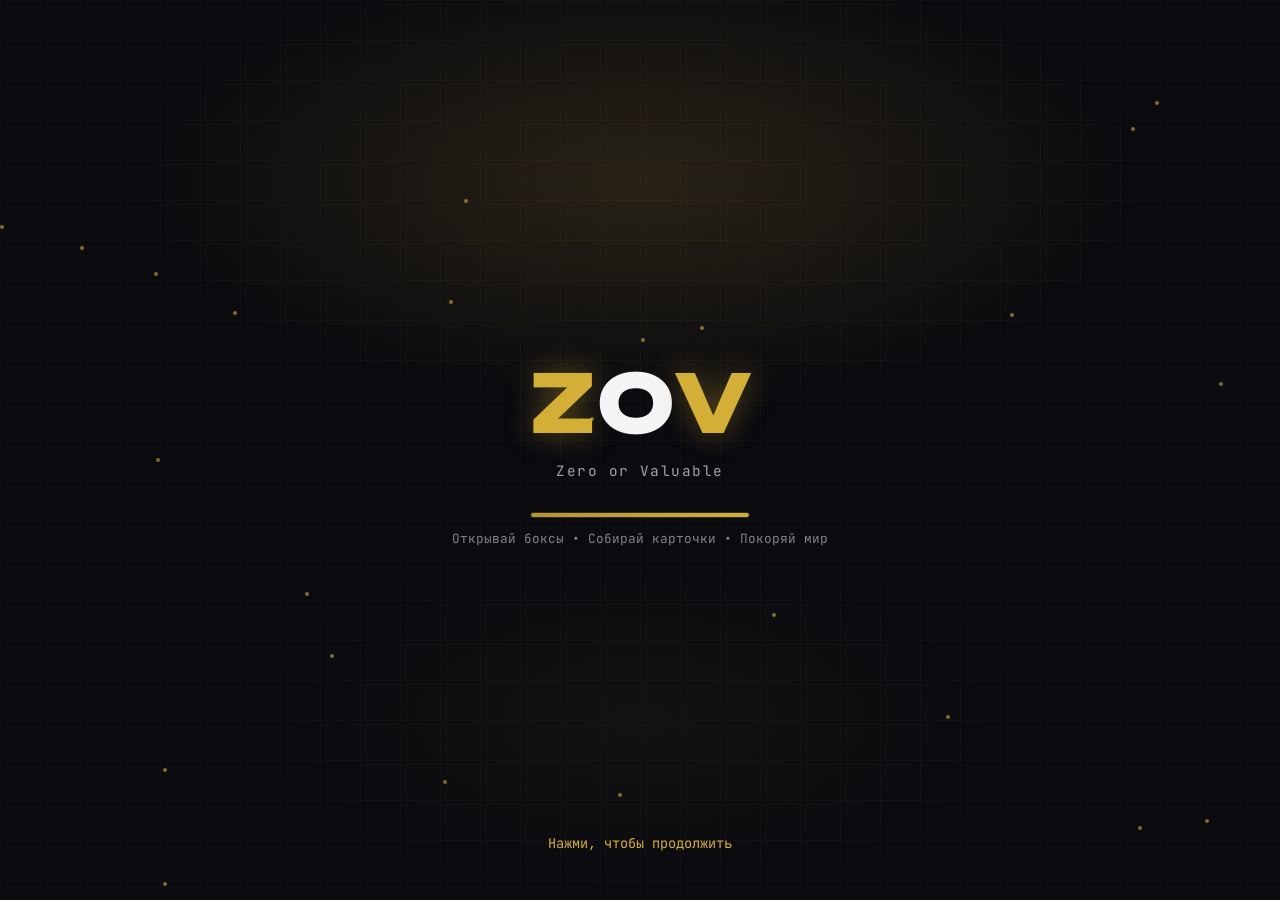
==== static/index.html @ 4488bad5 "Pack reveal scroll, card click fix, missions, Profile tab, i18n RU/EN Made-with: Cursor" ====
<!DOCTYPE html>
<html lang="ru">
<head>
  <meta charset="UTF-8">
  <meta name="viewport" content="width=device-width, initial-scale=1.0, maximum-scale=1.0, user-scalable=no">
  <meta http-equiv="Cache-Control" content="no-cache, no-store, must-revalidate">
  <meta http-equiv="Pragma" content="no-cache">
  <title>Zero or Valuable</title>
  <link rel="preconnect" href="https://fonts.googleapis.com">
  <link rel="preconnect" href="https://fonts.gstatic.com" crossorigin>
  <link href="https://fonts.googleapis.com/css2?family=Unbounded:wght@400;600;800&family=JetBrains+Mono:wght@400;600&display=swap" rel="stylesheet">
  <link rel="stylesheet" href="styles.css?v=38">
  <script src="https://telegram.org/js/telegram-web-app.js"></script>
</head>
<body>
  <div id="loader" class="loader loader--loading">
    <div class="loader-bg">
      <div class="loader-gradient"></div>
      <div class="loader-grid"></div>
      <div class="loader-particles" id="loaderParticles"></div>
    </div>
    <div class="loader-content">
      <div class="loader-logo">
        <span class="loader-logo-z">Z</span>
        <span class="loader-logo-o">O</span>
        <span class="loader-logo-v">V</span>
      </div>
      <p class="loader-tagline">Zero or Valuable</p>
      <div class="loader-bar-wrap">
        <div class="loader-bar" id="loaderBar"></div>
        <span class="loader-percent" id="loaderPercent">0%</span>
      </div>
      <p class="loader-hint" data-i18n="loader.hint">Открывай боксы • Собирай карточки • Покоряй мир</p>
    </div>
    <div class="loader-tap" id="loaderTap" data-i18n="loader.tap">Нажми, чтобы продолжить</div>
  </div>

  <div id="app" class="app hidden">
    <header class="header">
      <div class="header-brand" role="button" tabindex="0" aria-label="Логотип"><span class="brand-z">Z</span><span class="brand-ov">OV</span></div>
      <div class="header-wallet">
        <span class="header-wallet-icon"></span>
        <span id="coinCount" class="header-wallet-value">0</span>
      </div>
    </header>

    <main class="main">
      <section class="screen screen--clicker active" data-panel="clicker">
        <div class="screen-inner">
          <div class="game-card">
            <h1 class="game-card-title" data-i18n="clicker.title">Зарабатывай монеты</h1>
            <p class="game-card-desc" data-i18n="clicker.desc">Тапай по монете — тратится энергия. Копи на боксы и выбивай карточки.</p>
            <div class="game-card-area">
              <button type="button" class="tap-coin" id="coinBtn" aria-label="Тапнуть за монету">
                <span class="tap-coin-glow"></span>
                <span class="tap-coin-coin">
                  <span class="tap-coin-logo">Z</span>
                </span>
              </button>
            </div>
            <div class="game-card-bars">
              <div class="bar-wrap bar-energy">
                <span class="bar-label" data-i18n="clicker.energy">Энергия</span>
                <div class="bar-track"><div class="bar-fill" id="energyFill"></div></div>
                <span class="bar-value" id="energyText">20 / 20</span>
              </div>
              <div class="bar-wrap bar-level">
                <span class="bar-label"><span data-i18n="clicker.level">Уровень</span> <span id="levelNum">1</span></span>
                <div class="bar-track"><div class="bar-fill bar-fill--xp" id="levelFill"></div></div>
                <span class="bar-value" id="xpText">0 / 100 XP</span>
              </div>
            </div>
            <p class="game-card-hint" data-i18n="clicker.hint">+1 энергия в секунду · Прокачивай в разделе «Прокачка»</p>
          </div>
        </div>
      </section>

      <section class="screen screen--boxes" data-panel="boxes">
        <div class="screen-inner">
          <h1 class="screen-heading" data-i18n="boxes.title">Боксы</h1>
          <p class="screen-sub" data-i18n="boxes.sub">Открывай за монеты — внутри случайная локация из любой точки мира.</p>
          <div class="boxes-list">
            <button type="button" class="loot-box loot-box--bronze" id="boxBronze" data-cost="50" data-box="bronze">
              <span class="loot-box-visual"><span class="loot-box-cube loot-box-cube--bronze"></span></span>
              <span class="loot-box-text">
                <strong class="loot-box-name" data-i18n="boxes.bronze">Бронзовый</strong>
                <span class="loot-box-desc" data-i18n="boxes.bronzeDesc">1 карточка</span>
              </span>
              <span class="loot-box-price"><span class="loot-box-coin"></span> 50</span>
            </button>
            <button type="button" class="loot-box loot-box--silver" id="boxSilver" data-cost="200" data-box="silver">
              <span class="loot-box-visual"><span class="loot-box-cube loot-box-cube--silver"></span></span>
              <span class="loot-box-text">
                <strong class="loot-box-name" data-i18n="boxes.silver">Серебряный</strong>
                <span class="loot-box-desc" data-i18n="boxes.silverDesc">Лучший шанс на редкое</span>
              </span>
              <span class="loot-box-price"><span class="loot-box-coin"></span> 200</span>
            </button>
            <button type="button" class="loot-box loot-box--gold" id="boxGold" data-cost="500" data-box="gold">
              <span class="loot-box-visual"><span class="loot-box-cube loot-box-cube--gold"></span></span>
              <span class="loot-box-text">
                <strong class="loot-box-name" data-i18n="boxes.gold">Золотой</strong>
                <span class="loot-box-desc" data-i18n="boxes.goldDesc">Шанс на легенду</span>
              </span>
              <span class="loot-box-price"><span class="loot-box-coin"></span> 500</span>
            </button>
            <button type="button" class="loot-box loot-box--platinum" id="boxPlatinum" data-cost="1200" data-box="platinum">
              <span class="loot-box-visual"><span class="loot-box-cube loot-box-cube--platinum"></span></span>
              <span class="loot-box-text">
                <strong class="loot-box-name" data-i18n="boxes.platinum">Платиновый</strong>
                <span class="loot-box-desc" data-i18n="boxes.platinumDesc">Выше шанс легенды</span>
              </span>
              <span class="loot-box-price"><span class="loot-box-coin"></span> 1200</span>
            </button>
            <button type="button" class="loot-box loot-box--locked" id="boxSecret" data-cost="-1" data-box="secret" disabled title="Секретный ключ (промокод)">
              <span class="loot-box-visual"><span class="loot-box-cube loot-box-cube--locked"></span></span>
              <span class="loot-box-text">
                <strong class="loot-box-name" data-i18n="boxes.secret">Секретный</strong>
                <span class="loot-box-desc" data-i18n="boxes.secretDesc">Ключ из промокода</span>
              </span>
              <span class="loot-box-price loot-box-price--locked">1 ключ</span>
            </button>
          </div>
          <div class="progress-block packs-block">
            <h2 class="progress-block-title" data-i18n="boxes.packs">Паки</h2>
            <p class="progress-block-desc" data-i18n="boxes.packsDesc">Открыть несколько кейсов со скидкой.</p>
            <div class="packs-list">
              <div class="packs-row packs-row--bronze">
                <span class="packs-label">Бронза</span>
                <button type="button" class="pack-btn" data-pack="bronze-5">5 шт</button>
                <button type="button" class="pack-btn" data-pack="bronze-10">10 шт</button>
                <button type="button" class="pack-btn" data-pack="bronze-100">100 шт</button>
              </div>
              <div class="packs-row packs-row--silver">
                <span class="packs-label">Серебро</span>
                <button type="button" class="pack-btn" data-pack="silver-5">5 шт</button>
                <button type="button" class="pack-btn" data-pack="silver-10">10 шт</button>
                <button type="button" class="pack-btn" data-pack="silver-100">100 шт</button>
              </div>
              <div class="packs-row packs-row--gold">
                <span class="packs-label">Золото</span>
                <button type="button" class="pack-btn" data-pack="gold-5">5 шт</button>
                <button type="button" class="pack-btn" data-pack="gold-10">10 шт</button>
                <button type="button" class="pack-btn" data-pack="gold-100">100 шт</button>
              </div>
              <div class="packs-row packs-row--platinum">
                <span class="packs-label">Платина</span>
                <button type="button" class="pack-btn" data-pack="platinum-5">5 шт</button>
                <button type="button" class="pack-btn" data-pack="platinum-10">10 шт</button>
                <button type="button" class="pack-btn" data-pack="platinum-100">100 шт</button>
              </div>
            </div>
          </div>
        </div>
      </section>

      <section class="screen screen--cards" data-panel="cards">
        <div class="screen-inner">
          <h1 class="screen-heading" data-i18n="cards.title">Коллекция</h1>
          <p class="screen-sub" data-i18n="cards.sub">Карточки городов и сёл — от Нью-Йорка до деревни в Сенегале.</p>
          <div class="collection-bar">
            <span class="collection-count"><span data-i18n="cards.youHave">У тебя</span> <strong id="cardsCount">0</strong> <span data-i18n="cards.cardsWord">карточек</span></span>
          </div>
          <div class="cards-grid" id="cardsGrid"></div>
        </div>
      </section>

      <section class="screen screen--progress" data-panel="progress">
        <div class="screen-inner">
          <h1 class="screen-heading" data-i18n="progress.title">Прокачка</h1>
          <p class="screen-sub" data-i18n="progress.sub">Бусты за монеты и награды за коллекции.</p>
          <div class="progress-block">
            <h2 class="progress-block-title" data-i18n="progress.boosts">Бусты</h2>
            <div class="upgrades-list" id="upgradesList"></div>
          </div>
          <div class="progress-block" id="miningBlock"></div>
          <div class="progress-block">
            <h2 class="progress-block-title">Коллекции</h2>
            <p class="progress-block-desc">Собери карточки по условию — получи награду.</p>
            <div class="collections-list" id="collectionsList"></div>
          </div>
        </div>
      </section>

      <section class="screen screen--leaderboard" data-panel="leaderboard">
        <div class="screen-inner">
          <h1 class="screen-heading" data-i18n="leaderboard.title">Лидеры</h1>
          <div class="leaderboard-wrap">
            <div id="leaderboardList" class="leaderboard-list"></div>
            <div id="leaderboardMe" class="leaderboard-me hidden"></div>
          </div>
        </div>
      </section>

      <section class="screen screen--profile" data-panel="profile">
        <div class="screen-inner">
          <h1 class="screen-heading" data-i18n="profile.title">Профиль</h1>
          <div class="profile-block">
            <h2 class="progress-block-title" data-i18n="profile.language">Язык</h2>
            <div class="profile-lang-row">
              <button type="button" class="profile-lang-btn active" data-lang="ru" data-i18n="profile.langRu">Русский</button>
              <button type="button" class="profile-lang-btn" data-lang="en" data-i18n="profile.langEn">English</button>
            </div>
          </div>
          <div class="profile-block">
            <h2 class="progress-block-title" data-i18n="profile.settings">Настройки</h2>
            <p class="profile-hint" data-i18n="profile.tonHint">Подключение TON кошелька — скоро</p>
          </div>
        </div>
      </section>
    </main>

    <nav class="nav">
      <button type="button" class="nav-btn active" data-tab="clicker" onclick="if(window.zovTab)window.zovTab('clicker',this);"><span class="nav-btn-icon" aria-hidden="true"><svg viewBox="0 0 24 24" fill="none" stroke="currentColor" stroke-width="2" stroke-linecap="round"><path d="M5 3l14 9-6 2-4 6-4-17z"/></svg></span><span class="nav-btn-label" data-i18n="nav.clicker">Кликер</span></button>
      <button type="button" class="nav-btn" data-tab="boxes" onclick="if(window.zovTab)window.zovTab('boxes',this);"><span class="nav-btn-icon" aria-hidden="true"><svg viewBox="0 0 24 24" fill="none" stroke="currentColor" stroke-width="2"><path d="M21 8a2 2 0 00-1-1.73l-7-4a2 2 0 00-2 0l-7 4A2 2 0 003 8v8a2 2 0 001 1.73l7 4a2 2 0 002 0l7-4A2 2 0 0021 16z"/><path d="M3.3 7l8.7 5 8.7-5M12 22V12"/></svg></span><span class="nav-btn-label" data-i18n="nav.boxes">Боксы</span></button>
      <button type="button" class="nav-btn" data-tab="cards" onclick="if(window.zovTab)window.zovTab('cards',this);"><span class="nav-btn-icon" aria-hidden="true"><svg viewBox="0 0 24 24" fill="none" stroke="currentColor" stroke-width="2"><rect x="2" y="4" width="8" height="8" rx="1"/><rect x="14" y="4" width="8" height="8" rx="1"/><rect x="2" y="14" width="8" height="8" rx="1"/><rect x="14" y="14" width="8" height="8" rx="1"/></svg></span><span class="nav-btn-label" data-i18n="nav.cards">Карточки</span></button>
      <button type="button" class="nav-btn" data-tab="progress" onclick="if(window.zovTab)window.zovTab('progress',this);"><span class="nav-btn-icon" aria-hidden="true"><svg viewBox="0 0 24 24" fill="none" stroke="currentColor" stroke-width="2"><path d="M13 2L3 14h9l-1 8 10-12h-9l1-8z"/></svg></span><span class="nav-btn-label" data-i18n="nav.progress">Прокачка</span></button>
      <button type="button" class="nav-btn" data-tab="leaderboard" onclick="if(window.zovTab)window.zovTab('leaderboard',this);"><span class="nav-btn-icon" aria-hidden="true"><svg viewBox="0 0 24 24" fill="none" stroke="currentColor" stroke-width="2"><path d="M6 9H4.5a2.5 2.5 0 010-5H6M18 9h1.5a2.5 2.5 0 000-5H18"/><path d="M4 22h16"/><path d="M10 15v2c0 .5-.4.9-.9 1.1-1.2.4-2 1.5-2 3"/><path d="M14 15v2c0 .5.4.9.9 1.1 1.2.4 2 1.5 2 3"/><path d="M18 2H6v7a6 6 0 0012 0V2z"/></svg></span><span class="nav-btn-label" data-i18n="nav.leaderboard">Лидеры</span></button>
      <button type="button" class="nav-btn" data-tab="profile" onclick="if(window.zovTab)window.zovTab('profile',this);"><span class="nav-btn-icon" aria-hidden="true"><svg viewBox="0 0 24 24" fill="none" stroke="currentColor" stroke-width="2"><circle cx="12" cy="8" r="4"/><path d="M4 20c0-4 4-6 8-6s8 2 8 6"/></svg></span><span class="nav-btn-label" data-i18n="nav.profile">Профиль</span></button>
    </nav>
  </div>

  <!-- Секретное меню: ввод промокода (5 тапов по логотипу) -->
  <div id="secretCodeModal" class="modal secret-modal hidden">
    <div class="modal-backdrop"></div>
    <div class="modal-card-wrap secret-code-wrap">
      <h2 class="progress-block-title">Секретный код</h2>
      <input type="text" id="secretCodeInput" class="secret-code-input" placeholder="Введи код" maxlength="20" />
      <button type="button" id="secretCodeSubmit" class="upgrade-btn">Применить</button>
      <button type="button" id="secretCodeClose" class="modal-close" aria-label="Закрыть">×</button>
    </div>
  </div>

  <!-- CARD REVEAL MODAL -->
  <div id="cardModal" class="modal hidden">
    <div class="modal-backdrop"></div>
    <div class="modal-reveal-flash" id="modalRevealFlash"></div>
    <div class="modal-reveal-label" id="modalRevealLabel"></div>
    <div class="modal-reveal-particles" id="modalRevealParticles"></div>
    <div class="modal-card-wrap" id="modalCardWrap">
      <div class="modal-card nft-card" id="modalCardContent">
        <div class="nft-card-image-wrap">
          <img id="modalCardImage" class="nft-card-image" src="" alt="" />
          <div class="nft-card-overlay"></div>
        </div>
        <div class="nft-card-inner">
          <div class="nft-card-type" id="modalCardType">ГОРОД</div>
          <div class="nft-card-name" id="modalCardName">—</div>
          <div class="nft-card-country" id="modalCardCountry">—</div>
          <div class="nft-card-rarity" id="modalCardRarity">—</div>
        </div>
      </div>
      <button type="button" class="modal-close" id="modalClose" aria-label="Закрыть">×</button>
    </div>
  </div>

  <!-- PACK REVEAL — вне app, поверх всего -->
  <div id="packRevealModal" class="modal pack-reveal-modal hidden">
    <div class="modal-backdrop pack-reveal-backdrop"></div>
    <div class="pack-reveal-wrap">
      <div class="pack-reveal-loading hidden" id="packRevealLoading">
        <div class="pack-reveal-spinner"></div>
        <p class="pack-reveal-loading-text" data-i18n="packReveal.loading">Открываем паки...</p>
      </div>
      <div class="pack-reveal-cards" id="packRevealCards"></div>
      <p class="pack-reveal-hint" data-i18n="packReveal.hint">Нажми — открыть все · Ещё раз — закрыть</p>
    </div>
  </div>

  <script>
    (function(){
      window.ZOV_API_BASE = '__ZOV_API_BASE__';
      try { var p = new URLSearchParams(location.search); if (p.get('api')) window.ZOV_API_BASE = p.get('api').replace(/\/$/, ''); } catch(e){}
      var loader = document.getElementById('loader');
      var app = document.getElementById('app');
      var bar = document.getElementById('loaderBar');
      var pct = document.getElementById('loaderPercent');
      var tap = document.getElementById('loaderTap');
      var ready = false;
      function setProgress(n) {
        if (bar) bar.style.width = n + '%';
        if (pct) pct.textContent = Math.round(n) + '%';
      }
      function showGame() {
        if (!loader || !app) return;
        loader.remove();
        app.classList.remove('hidden');
        document.dispatchEvent(new CustomEvent('zov-ready'));
      }
      function onReady() {
        if (ready) return;
        ready = true;
        loader.classList.remove('loader--loading');
        loader.classList.add('loader--ready');
        setProgress(100);
        if (loader) loader.onclick = function() { showGame(); };
        if (tap) tap.onclick = function(e) { e.stopPropagation(); showGame(); };
      }
      var done = 0, need = 2;
      function check() {
        done++;
        setProgress(Math.min(90, (done / need) * 100));
        if (done >= need) setTimeout(onReady, 200);
      }
      if (document.readyState === 'complete') check();
      else window.addEventListener('load', check);
      if (document.fonts && document.fonts.ready) {
        document.fonts.ready.then(check).catch(check);
      } else { check(); }
      setTimeout(function() { if (!ready) onReady(); }, 4000);
    })();
  </script>
  <script src="i18n.js?v=1"></script>
  <script src="data.js?v=1"></script>
  <script src="app.js?v=29"></script>
</body>
</html>
---- static/styles.css ----
/* ═══════════════════════════════════════════════════════════
   ZERO OR VALUABLE — Premium Mini-App Styles
   ═══════════════════════════════════════════════════════════ */

:root {
  --bg-deep: #0a0a0f;
  --bg-card: #12121a;
  --bg-elevated: #1a1a26;
  --accent-gold: #d4af37;
  --accent-gold-dim: #b8942e;
  --accent-glow: rgba(212, 175, 55, 0.4);
  --accent-silver: #c0c0c0;
  --accent-bronze: #cd7f32;
  --text-primary: #f5f5f7;
  --text-secondary: #a1a1aa;
  --border-subtle: rgba(255, 255, 255, 0.08);
  --font-display: 'Unbounded', sans-serif;
  --font-mono: 'JetBrains Mono', monospace;
  --radius: 16px;
  --radius-sm: 10px;
  --shadow-glow: 0 0 40px var(--accent-glow);
  --transition: 0.3s cubic-bezier(0.4, 0, 0.2, 1);
}

* {
  box-sizing: border-box;
  margin: 0;
  padding: 0;
}

html, body {
  height: 100%;
  overflow-x: hidden;
  font-family: var(--font-mono);
  background: var(--bg-deep);
  color: var(--text-primary);
  -webkit-tap-highlight-color: transparent;
  user-select: none;
  -webkit-user-select: none;
}

.hidden { display: none !important; }

/* ═══════════════════════════════════════
   LOADING SCREEN
   ═══════════════════════════════════════ */

.loader {
  position: fixed;
  inset: 0;
  z-index: 1000;
  display: flex;
  flex-direction: column;
  align-items: center;
  justify-content: center;
  background: var(--bg-deep);
  transition: opacity 0.6s ease, visibility 0.6s ease;
}

.loader.hidden {
  display: none !important;
  pointer-events: none;
}

.loader-bg {
  position: absolute;
  inset: 0;
  overflow: hidden;
}

.loader-gradient {
  position: absolute;
  inset: 0;
  background: radial-gradient(ellipse 80% 50% at 50% 20%, rgba(212, 175, 55, 0.15) 0%, transparent 50%),
              radial-gradient(ellipse 60% 40% at 50% 80%, rgba(100, 80, 40, 0.1) 0%, transparent 50%);
  animation: gradientPulse 3s ease-in-out infinite;
}

@keyframes gradientPulse {
  0%, 100% { opacity: 1; }
  50% { opacity: 0.7; }
}

.loader-grid {
  position: absolute;
  inset: 0;
  background-image:
    linear-gradient(rgba(212, 175, 55, 0.03) 1px, transparent 1px),
    linear-gradient(90deg, rgba(212, 175, 55, 0.03) 1px, transparent 1px);
  background-size: 40px 40px;
  animation: gridMove 20s linear infinite;
}

@keyframes gridMove {
  0% { transform: translate(0, 0); }
  100% { transform: translate(40px, 40px); }
}

.loader-particles {
  position: absolute;
  inset: 0;
  pointer-events: none;
}

.loader-particle {
  position: absolute;
  width: 4px;
  height: 4px;
  background: var(--accent-gold);
  border-radius: 50%;
  opacity: 0.6;
  animation: particleFloat 4s ease-in-out infinite;
}

@keyframes particleFloat {
  0%, 100% { transform: translate(0, 0) scale(1); opacity: 0.6; }
  50% { transform: translate(20px, -30px) scale(1.2); opacity: 0.3; }
}

.loader-content {
  position: relative;
  z-index: 2;
  text-align: center;
  padding: 24px;
}

.loader-logo {
  font-family: var(--font-display);
  font-size: clamp(3rem, 12vw, 5rem);
  font-weight: 800;
  letter-spacing: -0.02em;
  margin-bottom: 8px;
  display: flex;
  align-items: center;
  justify-content: center;
  gap: 2px;
}

.loader-logo-z {
  color: var(--accent-gold);
  text-shadow: 0 0 30px var(--accent-glow);
  animation: letterPulse 1.5s ease-in-out infinite;
}

.loader-logo-o {
  color: var(--text-primary);
  animation: letterPulse 1.5s ease-in-out 0.2s infinite;
}

.loader-logo-v {
  color: var(--accent-gold);
  text-shadow: 0 0 30px var(--accent-glow);
  animation: letterPulse 1.5s ease-in-out 0.4s infinite;
}

@keyframes letterPulse {
  0%, 100% { transform: scale(1); opacity: 1; }
  50% { transform: scale(1.05); opacity: 0.9; }
}

.loader-tagline {
  font-size: 0.9rem;
  color: var(--text-secondary);
  margin-bottom: 32px;
  letter-spacing: 0.1em;
}

.loader-bar-wrap {
  width: 220px;
  height: 6px;
  background: var(--bg-elevated);
  border-radius: 6px;
  margin: 0 auto 12px;
  overflow: hidden;
  border: 1px solid var(--border-subtle);
}

.loader-bar {
  height: 100%;
  width: 0%;
  background: linear-gradient(90deg, var(--accent-gold-dim), var(--accent-gold));
  border-radius: 6px;
  transition: width 0.15s ease;
}

.loader-percent {
  font-size: 0.75rem;
  color: var(--text-secondary);
  display: block;
  margin-bottom: 24px;
}

.loader-hint {
  font-size: 0.8rem;
  color: var(--text-secondary);
  opacity: 0.8;
}

.loader--loading .loader-tap {
  opacity: 0;
  visibility: hidden;
  pointer-events: none;
}
.loader--ready .loader-tap {
  opacity: 1;
  visibility: visible;
  pointer-events: auto;
  cursor: pointer;
}
.loader-tap {
  position: absolute;
  bottom: 48px;
  left: 50%;
  transform: translateX(-50%);
  font-size: 0.85rem;
  color: var(--accent-gold);
  animation: tapBlink 1.5s ease-in-out infinite;
  transition: opacity 0.3s ease, visibility 0.3s ease;
}
.loader--loading {
  pointer-events: none;
}
.loader--ready {
  pointer-events: auto;
}

@keyframes tapBlink {
  0%, 100% { opacity: 1; }
  50% { opacity: 0.4; }
}

/* ═══════════════════════════════════════
   MAIN APP — полная переделка
   ═══════════════════════════════════════ */

.app {
  min-height: 100vh;
  min-height: 100dvh;
  height: 100vh;
  height: 100dvh;
  padding-bottom: 72px;
  display: flex;
  flex-direction: column;
  overflow: hidden;
  background: linear-gradient(180deg, #0f0f14 0%, #16161d 50%, #0d0d12 100%);
}
.app {
  padding-bottom: max(72px, calc(72px + env(safe-area-inset-bottom)));
}

/* —— Header —— */
.header {
  display: flex;
  align-items: center;
  justify-content: space-between;
  padding: 14px 20px;
  padding-top: max(14px, env(safe-area-inset-top));
  padding-left: max(20px, env(safe-area-inset-left));
  padding-right: max(20px, env(safe-area-inset-right));
  background: rgba(18, 18, 24, 0.85);
  backdrop-filter: blur(12px);
  border-bottom: 1px solid rgba(255,255,255,0.06);
  position: sticky;
  top: 0;
  z-index: 100;
}
.header-brand {
  font-family: var(--font-display);
  font-size: 1.4rem;
  font-weight: 800;
  letter-spacing: -0.02em;
  cursor: pointer;
  padding: 4px 8px;
  border-radius: 8px;
  -webkit-tap-highlight-color: transparent;
}
.header-brand:hover,
.header-brand:active { opacity: 1; }
.brand-z { color: var(--accent-gold); }
.brand-ov { color: #fff; }
.header-wallet {
  display: flex;
  align-items: center;
  gap: 8px;
  padding: 10px 16px;
  background: linear-gradient(135deg, rgba(212,175,55,0.2), rgba(180,148,46,0.1));
  border: 1px solid rgba(212,175,55,0.35);
  border-radius: 999px;
}
.header-wallet-icon {
  width: 22px;
  height: 22px;
  border-radius: 50%;
  background: linear-gradient(145deg, #e8c547, #d4af37);
  border: 2px solid #b8942e;
  display: flex;
  align-items: center;
  justify-content: center;
  position: relative;
  font-family: var(--font-display);
  font-size: 0.7rem;
  font-weight: 800;
  color: rgba(0,0,0,0.4);
}
.header-wallet-icon::before {
  content: 'Z';
  line-height: 1;
}
.header-wallet-value {
  font-weight: 700;
  font-size: 1.05rem;
  color: #fff;
}

/* —— Main / Screens —— */
.main {
  flex: 1;
  min-height: 0;
  padding: 20px 16px 24px;
  max-width: 420px;
  margin: 0 auto;
  width: 100%;
  overflow-y: auto;
  overflow-x: hidden;
  -webkit-overflow-scrolling: touch;
  touch-action: pan-y;
}
[data-panel] { display: none; }
[data-panel].active { display: block; }

.screen-inner {
  animation: screenIn 0.35s ease;
}
@keyframes screenIn {
  from { opacity: 0; transform: translateY(8px); }
  to { opacity: 1; transform: translateY(0); }
}
.screen-heading {
  font-family: var(--font-display);
  font-size: 1.35rem;
  font-weight: 700;
  color: #fff;
  margin-bottom: 6px;
}
.screen-sub {
  font-size: 0.88rem;
  color: var(--text-secondary);
  margin-bottom: 24px;
  line-height: 1.4;
}

/* —— Кликер (игровая карточка) —— */
.screen--clicker .screen-inner {
  display: flex;
  flex-direction: column;
  align-items: center;
}
.game-card {
  width: 100%;
  max-width: 340px;
  padding: 28px 24px;
  background: linear-gradient(165deg, rgba(28,28,36,0.95) 0%, rgba(20,20,28,0.98) 100%);
  border: 1px solid rgba(255,255,255,0.08);
  border-radius: 24px;
  box-shadow: 0 20px 50px rgba(0,0,0,0.4), 0 0 0 1px rgba(212,175,55,0.08);
}
.game-card-title {
  font-family: var(--font-display);
  font-size: 1.2rem;
  font-weight: 700;
  color: #fff;
  text-align: center;
  margin-bottom: 8px;
}
.game-card-desc {
  font-size: 0.85rem;
  color: var(--text-secondary);
  text-align: center;
  margin-bottom: 28px;
  line-height: 1.45;
}
.game-card-area {
  display: flex;
  justify-content: center;
  align-items: center;
  margin-bottom: 20px;
  padding: 16px 0;
  position: relative;
}
@media (max-width: 480px) {
  .game-card-area { padding: 24px 0; margin-bottom: 24px; }
}
.tap-coin {
  width: min(260px, 60vw);
  height: min(260px, 60vw);
  min-width: 200px;
  min-height: 200px;
  border: none;
  border-radius: 50%;
  background: transparent;
  cursor: pointer;
  position: relative;
  display: flex;
  align-items: center;
  justify-content: center;
  transition: transform 0.12s ease;
  -webkit-tap-highlight-color: transparent;
  touch-action: manipulation;
}
@media (max-width: 480px) {
  .tap-coin {
    width: min(280px, 65vw);
    height: min(280px, 65vw);
    min-width: 220px;
    min-height: 220px;
  }
}
.tap-coin:active {
  transform: scale(0.96);
}
.tap-coin-glow {
  position: absolute;
  inset: -8px;
  border-radius: 50%;
  background: radial-gradient(circle, rgba(212,175,55,0.12) 0%, transparent 60%);
  pointer-events: none;
}
.tap-coin:active .tap-coin-glow {
  animation: tapGlow 0.25s ease-out;
}
@keyframes tapGlow {
  0% { opacity: 0.8; transform: scale(0.97); }
  100% { opacity: 0.12; transform: scale(1.03); }
}
.tap-coin-coin {
  width: 90%;
  height: 90%;
  max-width: 200px;
  max-height: 200px;
  border-radius: 50%;
  position: relative;
  z-index: 1;
  background: 
    linear-gradient(120deg, rgba(255,255,255,0.4) 0%, transparent 40%, transparent 60%, rgba(0,0,0,0.15) 100%),
    radial-gradient(ellipse 80% 70% at 50% 50%, #ffec8b 0%, #f0d050 25%, #d4af37 50%, #a67c00 85%, #6b4a00 100%);
  box-shadow:
    inset 0 3px 8px rgba(255,255,255,0.5),
    inset 0 -2px 6px rgba(0,0,0,0.2),
    0 0 0 6px #5c3d00,
    0 10px 24px rgba(0,0,0,0.45);
  display: flex;
  align-items: center;
  justify-content: center;
}
.tap-coin-coin::before {
  content: '';
  position: absolute;
  inset: 10px;
  border-radius: 50%;
  background: radial-gradient(circle at 35% 30%, rgba(255,255,255,0.35) 0%, transparent 45%);
  pointer-events: none;
}
.tap-coin-logo {
  font-family: var(--font-display);
  font-size: clamp(2.8rem, 7vw, 3.6rem);
  font-weight: 900;
  color: #0f0c05;
  text-shadow: 
    0 1px 0 rgba(255,255,255,0.2),
    0 2px 4px rgba(0,0,0,0.5);
  letter-spacing: -0.05em;
  line-height: 1;
  position: relative;
  z-index: 2;
}
.tap-coin-plus-floating {
  position: absolute;
  font-size: 1.15rem;
  font-weight: 700;
  color: var(--accent-gold);
  pointer-events: none;
  z-index: 10;
  animation: plusFloat 0.7s ease-out forwards;
}
@keyframes plusFloat {
  0% { opacity: 1; transform: translate(-50%, -50%) scale(1); }
  100% { opacity: 0; transform: translate(-50%, -50%) translateY(-24px) scale(1.15); }
}
.game-card-bars {
  width: 100%;
  margin-bottom: 14px;
}
.bar-wrap {
  display: flex;
  align-items: center;
  gap: 10px;
  margin-bottom: 10px;
}
.bar-wrap:last-child { margin-bottom: 0; }
.bar-label { font-size: 0.8rem; color: var(--text-secondary); min-width: 90px; }
.bar-label #levelNum { color: var(--accent-gold); font-weight: 700; }
.bar-track {
  flex: 1;
  height: 10px;
  background: rgba(0,0,0,0.35);
  border-radius: 6px;
  overflow: hidden;
}
.bar-fill {
  height: 100%;
  border-radius: 6px;
  background: linear-gradient(90deg, #3b82f6, #60a5fa);
  width: 100%;
  transition: width 0.25s ease;
}
.bar-fill--xp {
  background: linear-gradient(90deg, var(--accent-gold-dim), var(--accent-gold));
}
.bar-value { font-size: 0.75rem; color: var(--text-secondary); min-width: 52px; text-align: right; }
.game-card-hint {
  text-align: center;
  font-size: 0.8rem;
  color: var(--text-secondary);
  opacity: 0.85;
}

/* —— Боксы —— */
.boxes-list {
  display: flex;
  flex-direction: column;
  gap: 14px;
}
.loot-box {
  display: flex;
  align-items: center;
  gap: 18px;
  padding: 20px 20px;
  background: rgba(24,24,32,0.9);
  border: 1px solid rgba(255,255,255,0.08);
  border-radius: 18px;
  cursor: pointer;
  transition: transform 0.12s ease, background 0.15s ease, box-shadow 0.2s ease;
  text-align: left;
  width: 100%;
  min-height: 56px;
}
.loot-box:hover:not(:disabled) {
  transform: translateY(-2px);
  box-shadow: 0 12px 32px rgba(0,0,0,0.35);
}
.loot-box:active:not(:disabled),
.loot-box.pressed {
  transform: translateY(0) scale(0.94);
  background: rgba(212,175,55,0.2);
  box-shadow: inset 0 0 0 2px rgba(212,175,55,0.5);
}
.loot-box:disabled {
  opacity: 0.5;
  cursor: not-allowed;
}
.loot-box--bronze { border-left: 4px solid #c9954a; }
.loot-box--bronze:hover:not(:disabled) { box-shadow: 0 12px 28px rgba(201,140,60,0.15); }
.loot-box--silver { border-left: 4px solid #b8b8b8; }
.loot-box--silver:hover:not(:disabled) { box-shadow: 0 12px 28px rgba(180,180,180,0.12); }
.loot-box--gold { border-left: 4px solid var(--accent-gold); }
.loot-box--gold:hover:not(:disabled) { box-shadow: 0 12px 32px rgba(212,175,55,0.2); }
.loot-box--platinum { border-left: 4px solid #a0aec0; }
.loot-box--platinum:hover:not(:disabled) { box-shadow: 0 12px 28px rgba(160,174,192,0.2); }
.loot-box--platinum .loot-box-visual { background: rgba(160,174,192,0.2); }
.loot-box--locked { border-left: 4px solid #4a5568; opacity: 0.85; }
.loot-box--locked .loot-box-desc { color: #718096; }
.loot-box-price--locked { color: #718096; font-size: 0.9rem; }
.loot-box-cube--platinum {
  background: linear-gradient(145deg, #c8d4e0, #8899a8);
  border: 1.5px solid #90a0b0;
  box-shadow: inset 0 2px 0 rgba(255,255,255,0.3), 0 6px 14px rgba(160,174,192,0.25);
}
.loot-box-cube--platinum::before { background: rgba(255,255,255,0.5); }
.loot-box-cube--locked {
  background: linear-gradient(145deg, #4a5568, #2d3748);
  border: 1.5px solid #4a5568;
}
.loot-box-cube--locked::before { background: rgba(255,255,255,0.15); }
.loot-box-visual {
  width: 52px;
  height: 52px;
  display: flex;
  align-items: center;
  justify-content: center;
  flex-shrink: 0;
  border-radius: 14px;
}
.loot-box--bronze .loot-box-visual { background: rgba(201,140,60,0.2); }
.loot-box--silver .loot-box-visual { background: rgba(180,180,180,0.15); }
.loot-box--gold .loot-box-visual { background: rgba(212,175,55,0.2); }
.loot-box-cube {
  width: 34px;
  height: 30px;
  border-radius: 6px;
  position: relative;
  display: block;
  box-shadow: inset 0 2px 0 rgba(255,255,255,0.15), 0 6px 12px rgba(0,0,0,0.25);
}
.loot-box-cube::before {
  content: '';
  position: absolute;
  top: 5px;
  left: 6px;
  right: 6px;
  height: 3px;
  border-radius: 2px;
}
.loot-box-cube--bronze {
  background: linear-gradient(145deg, #d4a855, #9a6b1a);
  border: 1.5px solid #a67c32;
}
.loot-box-cube--bronze::before { background: rgba(255,255,255,0.3); }
.loot-box-cube--silver {
  background: linear-gradient(145deg, #e0e0e0, #a0a0a0);
  border: 1.5px solid #909090;
}
.loot-box-cube--silver::before { background: rgba(255,255,255,0.45); }
.loot-box-cube--gold {
  background: linear-gradient(145deg, #e8c547, #c9a227);
  border: 1.5px solid #b8942e;
  box-shadow: inset 0 2px 0 rgba(255,255,255,0.28), 0 6px 16px rgba(212,175,55,0.2);
}
.loot-box-cube--gold::before { background: rgba(255,255,255,0.45); }
.loot-box-text {
  flex: 1;
  display: flex;
  flex-direction: column;
  gap: 2px;
}
.loot-box-name { font-size: 1.05rem; color: #fff; display: block; }
.loot-box-desc { font-size: 0.8rem; color: var(--text-secondary); }
.loot-box-price {
  font-weight: 700;
  font-size: 1rem;
  color: var(--accent-gold);
  display: flex;
  align-items: center;
  gap: 6px;
}
.loot-box-coin {
  width: 18px;
  height: 18px;
  border-radius: 50%;
  background: linear-gradient(145deg, #e8c547, #d4af37);
  border: 2px solid #b8942e;
  display: inline-block;
}

/* —— Коллекция карточек —— */
.collection-bar {
  margin-bottom: 20px;
}
.collection-count {
  font-size: 0.9rem;
  color: var(--text-secondary);
}
.collection-count strong { color: var(--accent-gold); }
.cards-grid {
  display: grid;
  grid-template-columns: repeat(2, 1fr);
  gap: 14px;
  padding-bottom: 24px;
}
.nft-card {
  aspect-ratio: 3/4;
  background: var(--bg-card);
  border-radius: 16px;
  position: relative;
  overflow: hidden;
  cursor: pointer;
  transition: transform 0.2s ease, box-shadow 0.2s ease;
}
.nft-card:hover { transform: translateY(-4px); }
.nft-card--common { border: 1px solid rgba(160,160,160,0.35); box-shadow: 0 6px 20px rgba(0,0,0,0.3); }
.nft-card--common:hover { box-shadow: 0 14px 32px rgba(0,0,0,0.35); }
.nft-card--common .nft-card-overlay {
  background: linear-gradient(to top, rgba(18,18,26,0.96), rgba(18,18,26,0.4) 45%, transparent);
}
.nft-card--rare { border: 1px solid rgba(100,149,237,0.4); box-shadow: 0 6px 22px rgba(100,149,237,0.15); }
.nft-card--rare:hover { box-shadow: 0 14px 34px rgba(100,149,237,0.2); }
.nft-card--rare .nft-card-overlay {
  background: linear-gradient(to top, rgba(15,25,48,0.96), rgba(25,40,75,0.4) 45%, transparent);
}
.nft-card--epic {
  border: 1.5px solid rgba(148,0,211,0.5);
  box-shadow: 0 6px 24px rgba(148,0,211,0.18), 0 0 20px rgba(148,0,211,0.08);
}
.nft-card--epic:hover { box-shadow: 0 14px 36px rgba(148,0,211,0.22), 0 0 25px rgba(148,0,211,0.12); }
.nft-card--epic .nft-card-overlay {
  background: linear-gradient(to top, rgba(28,10,48,0.96), rgba(55,20,85,0.4) 45%, transparent);
}
.nft-card--legendary {
  border: 2px solid rgba(212,175,55,0.7);
  box-shadow: 0 6px 26px rgba(212,175,55,0.25), 0 0 30px rgba(212,175,55,0.15);
  animation: cardGlowGold 3s ease-in-out infinite;
}
.nft-card--legendary:hover { box-shadow: 0 14px 40px rgba(212,175,55,0.35), 0 0 40px rgba(212,175,55,0.2); }
.nft-card--legendary .nft-card-overlay {
  background: linear-gradient(to top, rgba(32,28,12,0.96), rgba(75,62,22,0.4) 45%, transparent);
}
.nft-card--inferno {
  border: 2px solid rgba(255,69,0,0.8);
  box-shadow: 0 6px 26px rgba(255,69,0,0.35), 0 0 25px rgba(255,100,50,0.2);
  animation: cardGlowInferno 2.5s ease-in-out infinite;
}
.nft-card--inferno .nft-card-overlay {
  background: linear-gradient(to top, rgba(48,18,8,0.96), rgba(80,30,10,0.5) 45%, transparent);
}
.nft-card--collector {
  border: 2px solid rgba(0,191,255,0.6);
  box-shadow: 0 6px 26px rgba(0,191,255,0.3), 0 0 25px rgba(0,200,255,0.15);
  animation: cardGlowCyan 3s ease-in-out infinite;
}
.nft-card--collector .nft-card-overlay {
  background: linear-gradient(to top, rgba(8,28,48,0.96), rgba(15,50,80,0.5) 45%, transparent);
}
.nft-card--exclusive {
  border: 2px solid rgba(255,215,0,0.9);
  box-shadow: 0 6px 28px rgba(255,215,0,0.4), 0 0 35px rgba(255,255,150,0.25);
  animation: cardGlowExclusive 2s ease-in-out infinite;
}
.nft-card--exclusive .nft-card-overlay {
  background: linear-gradient(to top, rgba(40,35,10,0.96), rgba(80,70,20,0.5) 45%, transparent);
}
@keyframes cardGlowGold {
  0%, 100% { box-shadow: 0 6px 26px rgba(212,175,55,0.25), 0 0 30px rgba(212,175,55,0.15); }
  50% { box-shadow: 0 6px 30px rgba(212,175,55,0.35), 0 0 45px rgba(212,175,55,0.25); }
}
@keyframes cardGlowInferno {
  0%, 100% { box-shadow: 0 6px 26px rgba(255,69,0,0.35), 0 0 25px rgba(255,100,50,0.2); }
  50% { box-shadow: 0 6px 30px rgba(255,69,0,0.5), 0 0 40px rgba(255,150,50,0.35); }
}
@keyframes cardGlowCyan {
  0%, 100% { box-shadow: 0 6px 26px rgba(0,191,255,0.3), 0 0 25px rgba(0,200,255,0.15); }
  50% { box-shadow: 0 6px 30px rgba(0,191,255,0.45), 0 0 40px rgba(0,220,255,0.25); }
}
@keyframes cardGlowExclusive {
  0%, 100% { box-shadow: 0 6px 28px rgba(255,215,0,0.4), 0 0 35px rgba(255,255,150,0.25); }
  50% { box-shadow: 0 6px 32px rgba(255,215,0,0.6), 0 0 50px rgba(255,255,200,0.4); }
}
.nft-card-stack {
  position: absolute;
  top: 8px;
  right: 8px;
  background: rgba(0,0,0,0.75);
  color: var(--accent-gold);
  font-weight: 700;
  font-size: 0.75rem;
  padding: 4px 8px;
  border-radius: 8px;
  z-index: 2;
}
.nft-card-image-wrap { position: relative; width: 100%; padding-top: 56%; overflow: hidden; background: linear-gradient(150deg, #1e1e28 0%, #252532 100%); }
.nft-card-image {
  position: absolute; top: 0; left: 0; width: 100%; height: 100%;
  object-fit: cover; background: linear-gradient(150deg, #1e1e28 0%, #252532 100%);
}
.nft-card-overlay {
  position: absolute; bottom: 0; left: 0; right: 0; height: 65%;
  pointer-events: none;
}
.nft-card-inner {
  position: absolute; bottom: 0; left: 0; right: 0;
  padding: 12px 14px 14px;
  display: flex; flex-direction: column; gap: 2px;
}
.nft-card-type { font-size: 0.6rem; text-transform: uppercase; letter-spacing: 0.12em; color: var(--accent-gold); opacity: 0.95; }
.nft-card-name { font-family: var(--font-display); font-size: 0.9rem; font-weight: 600; line-height: 1.2; color: #fff; text-shadow: 0 1px 3px rgba(0,0,0,0.5); }
.nft-card-country { font-size: 0.72rem; color: var(--text-secondary); }
.nft-card-rarity { font-size: 0.68rem; margin-top: 4px; padding: 3px 8px; border-radius: 6px; width: fit-content; }
.rarity-common { background: rgba(160,160,160,0.25); color: #b0b0b0; }
.rarity-rare { background: rgba(100,149,237,0.25); color: #7eb3ff; }
.rarity-epic { background: rgba(148,0,211,0.25); color: #c77aff; }
.rarity-legendary { background: rgba(212,175,55,0.25); color: var(--accent-gold); }
.rarity-inferno { background: rgba(255,69,0,0.3); color: #ff8c5a; }
.rarity-collector { background: rgba(0,191,255,0.25); color: #5dd; }
.rarity-exclusive { background: rgba(255,215,0,0.3); color: #ffd700; }
.cards-empty {
  grid-column: 1 / -1;
  text-align: center;
  padding: 56px 24px;
  color: var(--text-secondary);
  font-size: 0.9rem;
  background: rgba(24,24,32,0.5);
  border-radius: 18px;
  border: 1px dashed rgba(255,255,255,0.1);
}
.cards-empty .cards-empty-icon { display: block; font-size: 2.5rem; margin-bottom: 12px; opacity: 0.6; }

/* —— Нижняя навигация —— */
.nav {
  position: fixed;
  bottom: 0;
  left: 0;
  right: 0;
  display: flex;
  padding: 10px 12px;
  padding-bottom: max(10px, env(safe-area-inset-bottom));
  padding-left: max(12px, env(safe-area-inset-left));
  padding-right: max(12px, env(safe-area-inset-right));
  background: rgba(18,18,24,0.92);
  backdrop-filter: blur(14px);
  border-top: 1px solid rgba(255,255,255,0.06);
  z-index: 100;
}
.nav-btn {
  flex: 1;
  padding: 10px 8px;
  border: none;
  background: transparent;
  color: var(--text-secondary);
  font-family: var(--font-mono);
  font-size: 0.75rem;
  font-weight: 500;
  cursor: pointer;
  border-radius: 14px;
  transition: all 0.2s ease;
  min-height: 52px;
  display: flex;
  flex-direction: column;
  align-items: center;
  justify-content: center;
  gap: 4px;
}
.nav-btn-icon {
  display: flex;
  align-items: center;
  justify-content: center;
}
.nav-btn-icon svg {
  width: 22px;
  height: 22px;
}
.nav-btn.active {
  color: var(--accent-gold);
  background: rgba(212,175,55,0.12);
}

/* —— Модалка карточки —— */
.modal {
  position: fixed; inset: 0;
  z-index: 200;
  display: flex; align-items: center; justify-content: center;
  padding: 20px;
  padding-top: max(20px, env(safe-area-inset-top));
  padding-bottom: max(20px, env(safe-area-inset-bottom));
}
.modal:not(.modal--no-fade) { animation: modalIn 0.3s ease; }
.modal.modal--no-fade { animation: none; }
@keyframes modalIn { from { opacity: 0; } to { opacity: 1; } }
.modal-backdrop {
  position: absolute; inset: 0;
  background: radial-gradient(ellipse 80% 80% at 50% 50%, rgba(20,20,30,0.6) 0%, rgba(0,0,0,0.95) 100%);
  backdrop-filter: blur(16px);
}
/* Праздничные фоны по редкости */
.modal.modal--reveal-common .modal-backdrop { background: radial-gradient(ellipse 75% 75% at 50% 50%, rgba(35,40,50,0.5) 0%, rgba(25,28,38,0.7) 40%, rgba(0,0,0,0.95) 100%); }
.modal.modal--reveal-rare .modal-backdrop { background: radial-gradient(ellipse 70% 70% at 50% 50%, rgba(15,35,55,0.5) 0%, rgba(20,45,70,0.6) 40%, rgba(0,0,0,0.95) 100%); }
.modal.modal--reveal-epic .modal-backdrop { background: radial-gradient(ellipse 70% 70% at 50% 50%, rgba(45,20,65,0.5) 0%, rgba(60,25,85,0.6) 40%, rgba(0,0,0,0.95) 100%); }
.modal.modal--reveal-legendary .modal-backdrop { background: radial-gradient(ellipse 70% 70% at 50% 50%, rgba(40,25,5,0.5) 0%, rgba(60,40,10,0.7) 40%, rgba(0,0,0,0.95) 100%); }
.modal.modal--reveal-inferno .modal-backdrop { background: radial-gradient(ellipse 70% 70% at 50% 50%, rgba(50,15,5,0.5) 0%, rgba(70,25,10,0.7) 40%, rgba(0,0,0,0.95) 100%); }
.modal.modal--reveal-collector .modal-backdrop { background: radial-gradient(ellipse 70% 70% at 50% 50%, rgba(5,30,50,0.5) 0%, rgba(10,50,80,0.7) 40%, rgba(0,0,0,0.95) 100%); }
.modal.modal--reveal-exclusive .modal-backdrop { background: radial-gradient(ellipse 70% 70% at 50% 50%, rgba(50,45,10,0.5) 0%, rgba(60,55,15,0.7) 40%, rgba(0,0,0,0.95) 100%); }
.modal-reveal-flash {
  position: absolute; inset: 0;
  pointer-events: none;
  z-index: 5;
  opacity: 0;
  animation: revealFlash 0.8s ease-out forwards;
}
.modal-reveal-flash--common { background: radial-gradient(circle at 50% 50%, rgba(180,190,210,0.2) 0%, transparent 65%); }
.modal-reveal-flash--rare { background: radial-gradient(circle at 50% 50%, rgba(80,150,220,0.35) 0%, transparent 70%); }
.modal-reveal-flash--epic { background: radial-gradient(circle at 50% 50%, rgba(180,100,255,0.4) 0%, transparent 70%); }
.modal-reveal-flash--legendary { background: radial-gradient(circle at 50% 50%, rgba(255,215,100,0.5) 0%, transparent 70%); }
.modal-reveal-flash--inferno { background: radial-gradient(circle at 50% 50%, rgba(255,100,50,0.45) 0%, transparent 70%); }
.modal-reveal-flash--collector { background: radial-gradient(circle at 50% 50%, rgba(100,255,255,0.4) 0%, transparent 70%); }
.modal-reveal-flash--exclusive { background: radial-gradient(circle at 50% 50%, rgba(255,255,150,0.5) 0%, transparent 70%); }
@keyframes revealFlash {
  0% { opacity: 1; }
  40% { opacity: 0.6; }
  100% { opacity: 0; }
}
.modal-reveal-label {
  position: absolute;
  top: 18%;
  left: 50%;
  transform: translate(-50%, -50%) scale(0.3);
  font-family: 'Unbounded', sans-serif;
  font-size: 1.4rem;
  font-weight: 800;
  letter-spacing: 0.2em;
  pointer-events: none;
  z-index: 6;
  opacity: 0;
  text-shadow: 0 0 20px currentColor;
  animation: revealLabel 1.2s cubic-bezier(0.34, 1.56, 0.64, 1) 0.15s forwards;
}
.modal-reveal-label--rare { color: #6eb5ff; font-size: 1.1rem; }
.modal-reveal-label--epic { color: #c77aff; font-size: 1.2rem; }
.modal-reveal-label--legendary { color: #ffd700; }
.modal-reveal-label--inferno { color: #ff6b35; }
.modal-reveal-label--collector { color: #00d4ff; }
.modal-reveal-label--exclusive { color: #ffec8b; }
@keyframes revealLabel {
  0% { opacity: 0; transform: translate(-50%, -50%) scale(0.3); }
  30% { opacity: 1; transform: translate(-50%, -50%) scale(1.15); }
  50% { opacity: 1; transform: translate(-50%, -50%) scale(1); }
  80% { opacity: 1; }
  100% { opacity: 0; transform: translate(-50%, -50%) scale(1.1); }
}
.modal-reveal-particles {
  position: absolute; inset: 0;
  pointer-events: none;
  z-index: 4;
  overflow: hidden;
}
.modal-reveal-particle {
  position: absolute;
  left: 50%;
  top: 50%;
  width: 6px;
  height: 6px;
  border-radius: 50%;
  transform: translate(-50%, -50%) scale(0);
  animation: particleBurst 0.9s cubic-bezier(0.25, 0.46, 0.45, 0.94) forwards;
  animation-delay: var(--delay, 0s);
}
.modal-reveal-particles--active .modal-reveal-particle {
  animation: particleBurst 0.9s cubic-bezier(0.25, 0.46, 0.45, 0.94) forwards;
}
@keyframes particleBurst {
  0% { transform: translate(-50%, -50%) rotate(var(--angle)) translateX(0) scale(1); opacity: 1; }
  100% { transform: translate(-50%, -50%) rotate(var(--angle)) translateX(var(--dist)) scale(0); opacity: 0; }
}
.pack-reveal-backdrop {
  background: #0a0a0f;
}
.modal-card-wrap {
  position: relative;
  width: 100%;
  max-width: 320px;
}
.modal-card-wrap:not(.reveal-flip):not(.reveal-scale):not(.reveal-glow):not(.reveal-drop):not(.reveal-celebration) {
  animation: cardReveal 0.4s cubic-bezier(0.34, 1.4, 0.64, 1) both;
}
@keyframes cardReveal {
  from { opacity: 0; transform: scale(0.88); }
  to { opacity: 1; transform: scale(1); }
}
.modal .nft-card { cursor: default; border-width: 2px; border-color: rgba(212,175,55,0.5); box-shadow: 0 24px 56px rgba(0,0,0,0.5); }
.modal .nft-card-image-wrap { padding-top: 50%; }
.modal .nft-card-inner { padding: 16px 18px 18px; }
.modal .nft-card-name { font-size: 1.15rem; }
.modal-close {
  position: absolute;
  top: -10px;
  right: -10px;
  width: 38px;
  height: 38px;
  border: none;
  border-radius: 50%;
  background: rgba(28,28,36,0.95);
  color: #fff;
  font-size: 1.4rem;
  cursor: pointer;
  line-height: 1;
  box-shadow: 0 4px 16px rgba(0,0,0,0.4);
  transition: background 0.2s;
  min-height: 38px;
  z-index: 10;
}
.modal-close:hover { background: rgba(40,40,50,0.98); }

/* —— Анимации выпадения карточки —— */
.modal-card-wrap.reveal-flip {
  animation: revealFlip 0.7s cubic-bezier(0.34, 1.2, 0.64, 1) both;
}
@keyframes revealFlip {
  0% { opacity: 0; transform: perspective(600px) rotateY(-100deg) scale(0.85); }
  100% { opacity: 1; transform: perspective(600px) rotateY(0) scale(1); }
}
.modal-card-wrap.reveal-scale {
  animation: revealScale 0.65s cubic-bezier(0.34, 1.5, 0.64, 1) both;
}
@keyframes revealScale {
  0% { opacity: 0; transform: scale(0.4); filter: brightness(0.6); }
  60% { opacity: 1; transform: scale(1.08); filter: brightness(1.1); }
  100% { opacity: 1; transform: scale(1); filter: brightness(1); }
}
.modal-card-wrap.reveal-glow {
  animation: revealGlow 0.8s cubic-bezier(0.34, 1.3, 0.64, 1) both;
}
@keyframes revealGlow {
  0% { opacity: 0; transform: scale(0.6); filter: brightness(0.5); }
  60% { filter: brightness(1.2); }
  100% { opacity: 1; transform: scale(1); filter: brightness(1); }
}
.modal-card-wrap.reveal-drop {
  animation: revealDrop 0.55s cubic-bezier(0.34, 1.4, 0.64, 1) both;
}
@keyframes revealDrop {
  0% { opacity: 0; transform: translateY(-80px) scale(0.9); }
  70% { opacity: 1; transform: translateY(8px) scale(1.02); }
  100% { opacity: 1; transform: translateY(0) scale(1); }
}
.modal-card-wrap.reveal-celebration {
  animation: revealCelebration 0.9s cubic-bezier(0.34, 1.4, 0.64, 1) 0.25s both;
}
@keyframes revealCelebration {
  0% { opacity: 0; transform: scale(0.3); filter: brightness(0.3); }
  40% { opacity: 1; transform: scale(1.12); filter: brightness(1.2); }
  60% { transform: scale(0.96); filter: brightness(1); }
  75% { transform: scale(1.04); }
  100% { opacity: 1; transform: scale(1); filter: brightness(1); }
}

/* —— Pack reveal (сетка, все карты видны) —— */
.pack-reveal-modal { animation: none; z-index: 1001; }
.pack-reveal-wrap {
  position: relative;
  z-index: 2;
  display: flex;
  flex-direction: column;
  align-items: center;
  padding: 16px;
  max-width: 100%;
  width: 100%;
  height: 85vh;
  max-height: 85vh;
  overflow: hidden;
  background: #0a0a0f;
}
.pack-reveal-backdrop {
  z-index: 1;
}
.pack-reveal-loading {
  position: absolute;
  inset: 0;
  display: flex;
  flex-direction: column;
  align-items: center;
  justify-content: center;
  gap: 16px;
  background: #0a0a0f;
  z-index: 10;
}
.pack-reveal-loading.hidden { display: none; }
.pack-reveal-spinner {
  width: 40px;
  height: 40px;
  border: 3px solid rgba(255,255,255,0.1);
  border-top-color: var(--accent-gold);
  border-radius: 50%;
  animation: packRevealSpin 0.8s linear infinite;
}
@keyframes packRevealSpin {
  to { transform: rotate(360deg); }
}
.pack-reveal-loading-text {
  font-size: 0.95rem;
  color: var(--text-secondary);
}
.pack-reveal-cards {
  display: grid;
  gap: 12px;
  flex: 1;
  min-height: 180px;
  overflow-y: auto;
  overflow-x: hidden;
  padding: 8px 4px;
  -webkit-overflow-scrolling: touch;
  align-content: start;
}
/* 5–6 карт: 2 колонки, 5-я карта по центру */
.pack-reveal-cards.pack-reveal-cards--few {
  grid-template-columns: repeat(2, 1fr);
  justify-content: center;
  justify-items: center;
  align-content: start;
  gap: 14px;
}
.pack-reveal-cards.pack-reveal-cards--few .pack-flip-card:nth-child(5) {
  grid-column: 1 / -1;
  justify-self: center;
}
.pack-reveal-cards.pack-reveal-cards--few .pack-flip-card {
  width: 132px;
  height: 182px;
}
.pack-reveal-cards.pack-reveal-cards--few .pack-flip-front .nft-card-image-wrap { padding-top: 50%; }
.pack-reveal-cards.pack-reveal-cards--few .pack-flip-front .nft-card-inner { padding: 8px 10px; }
.pack-reveal-cards.pack-reveal-cards--few .pack-flip-front .nft-card-type { font-size: 0.65rem; }
.pack-reveal-cards.pack-reveal-cards--few .pack-flip-front .nft-card-name { font-size: 0.88rem; font-weight: 600; line-height: 1.25; overflow: hidden; text-overflow: ellipsis; display: -webkit-box; -webkit-line-clamp: 2; -webkit-box-orient: vertical; word-break: normal; overflow-wrap: break-word; }
.pack-reveal-cards.pack-reveal-cards--few .pack-flip-front .nft-card-country { font-size: 0.75rem; overflow: hidden; text-overflow: ellipsis; white-space: nowrap; }
.pack-reveal-cards.pack-reveal-cards--few .pack-flip-front .nft-card-rarity { font-size: 0.65rem; }
/* 7–10 карт: 3 колонки, крупнее */
.pack-reveal-cards.pack-reveal-cards--medium {
  grid-template-columns: repeat(3, 1fr);
  justify-items: center;
  align-content: start;
  gap: 12px;
}
.pack-reveal-cards.pack-reveal-cards--medium .pack-flip-card {
  width: 120px;
  height: 162px;
}
.pack-reveal-cards.pack-reveal-cards--medium .pack-flip-front .nft-card-image-wrap { padding-top: 48%; }
.pack-reveal-cards.pack-reveal-cards--medium .pack-flip-front .nft-card-inner { padding: 6px 8px; }
.pack-reveal-cards.pack-reveal-cards--medium .pack-flip-front .nft-card-name { font-size: 0.8rem; font-weight: 600; line-height: 1.25; overflow: hidden; text-overflow: ellipsis; display: -webkit-box; -webkit-line-clamp: 2; -webkit-box-orient: vertical; word-break: normal; overflow-wrap: break-word; }
.pack-reveal-cards.pack-reveal-cards--medium .pack-flip-front .nft-card-country { font-size: 0.68rem; overflow: hidden; text-overflow: ellipsis; white-space: nowrap; }
.pack-reveal-cards.pack-reveal-cards--medium .pack-flip-front .nft-card-rarity { font-size: 0.58rem; }
.pack-reveal-cards.pack-reveal-cards--medium .pack-flip-back::before { font-size: 2rem; }
/* 11+ карт: 3–4 колонки, крупнее */
.pack-reveal-cards.pack-reveal-cards--many {
  grid-template-columns: repeat(3, 1fr);
  justify-items: center;
  align-content: start;
  gap: 10px;
}
.pack-reveal-cards.pack-reveal-cards--many .pack-flip-card {
  width: 114px;
  height: 152px;
  margin: 0;
}
.pack-reveal-cards.pack-reveal-cards--many .pack-flip-front .nft-card-image-wrap { padding-top: 48%; }
.pack-reveal-cards.pack-reveal-cards--many .pack-flip-front .nft-card-inner { padding: 5px 6px; }
.pack-reveal-cards.pack-reveal-cards--many .pack-flip-front .nft-card-name { font-size: 0.74rem; font-weight: 600; line-height: 1.25; overflow: hidden; text-overflow: ellipsis; display: -webkit-box; -webkit-line-clamp: 2; -webkit-box-orient: vertical; word-break: normal; overflow-wrap: break-word; }
.pack-reveal-cards.pack-reveal-cards--many .pack-flip-front .nft-card-country { font-size: 0.62rem; overflow: hidden; text-overflow: ellipsis; white-space: nowrap; }
.pack-reveal-cards.pack-reveal-cards--many .pack-flip-front .nft-card-rarity { font-size: 0.52rem; }
.pack-reveal-cards.pack-reveal-cards--many .pack-flip-back::before { font-size: 1.5rem; }
/* 50+ карт: 3 колонки, без flip */
.pack-reveal-cards.pack-reveal-cards--hundred {
  display: flex;
  flex-wrap: wrap;
  gap: 10px;
  justify-content: center;
  align-content: flex-start;
}
.pack-reveal-cards.pack-reveal-cards--hundred .pack-flip-card {
  width: 106px;
  height: 140px;
  flex-shrink: 0;
}
.pack-reveal-cards.pack-reveal-cards--hundred .pack-flip-front .nft-card-image-wrap { padding-top: 46%; }
.pack-reveal-cards.pack-reveal-cards--hundred .pack-flip-front .nft-card-inner { padding: 5px 6px; }
.pack-reveal-cards.pack-reveal-cards--hundred .pack-flip-front .nft-card-type { font-size: 0.54rem; }
.pack-reveal-cards.pack-reveal-cards--hundred .pack-flip-front .nft-card-name { font-size: 0.68rem; font-weight: 600; line-height: 1.25; overflow: hidden; text-overflow: ellipsis; display: -webkit-box; -webkit-line-clamp: 2; -webkit-box-orient: vertical; word-break: normal; overflow-wrap: break-word; }
.pack-reveal-cards.pack-reveal-cards--hundred .pack-flip-front .nft-card-country { font-size: 0.58rem; overflow: hidden; text-overflow: ellipsis; white-space: nowrap; }
.pack-reveal-cards.pack-reveal-cards--hundred .pack-flip-front .nft-card-rarity { font-size: 0.48rem; }
.pack-reveal-cards.pack-reveal-cards--hundred .pack-flip-back::before { font-size: 1.4rem; }
@media (max-width: 400px) {
  .pack-reveal-cards.pack-reveal-cards--few .pack-flip-card {
    width: 120px;
    height: 168px;
  }
  .pack-reveal-cards.pack-reveal-cards--medium .pack-flip-card {
    width: 108px;
    height: 146px;
  }
  .pack-reveal-cards.pack-reveal-cards--hundred .pack-flip-card {
    width: 96px;
    height: 128px;
  }
  .pack-reveal-cards.pack-reveal-cards--many .pack-flip-card {
    width: 102px;
    height: 136px;
  }
}
.pack-reveal-hint {
  flex-shrink: 0;
  margin-top: 12px;
  font-size: 0.85rem;
  color: var(--text-secondary);
  text-align: center;
  width: 100%;
  line-height: 1.4;
}
.pack-flip-card {
  width: 90px;
  height: 126px;
  perspective: 400px;
  cursor: pointer;
  justify-self: center;
}
.pack-flip-inner {
  position: relative;
  width: 100%;
  height: 100%;
  transition: transform 0.6s cubic-bezier(0.4, 0, 0.2, 1);
  transform-style: preserve-3d;
}
.pack-flip-card.flipped .pack-flip-inner {
  transform: rotateY(180deg);
}
.pack-flip-card--plain .pack-flip-inner {
  transform: none;
}
.pack-flip-card--plain .pack-flip-front {
  transform: none;
  position: relative;
}
.pack-flip-back,
.pack-flip-front {
  position: absolute;
  inset: 0;
  backface-visibility: hidden;
  border-radius: 12px;
  overflow: hidden;
}
.pack-flip-back {
  background: linear-gradient(145deg, #2a2a3a, #1a1a26);
  border: 2px solid rgba(212,175,55,0.5);
  display: flex;
  align-items: center;
  justify-content: center;
}
.pack-flip-back::before {
  content: '?';
  font-size: 2.5rem;
  font-weight: 800;
  color: rgba(212,175,55,0.4);
}
.pack-flip-front {
  transform: rotateY(180deg);
  background: var(--bg-card);
  border: 2px solid rgba(255,255,255,0.15);
}
.pack-flip-front .nft-card-image-wrap { padding-top: 55%; }
.pack-flip-front .nft-card-inner { padding: 6px 8px; }
.pack-flip-front .nft-card-name { font-size: 0.7rem; }
.pack-flip-front .nft-card-country { font-size: 0.6rem; }
.pack-flip-front .nft-card-rarity { font-size: 0.55rem; }

/* —— Прокачка: бусты и коллекции —— */
.progress-block {
  margin-bottom: 28px;
}
.progress-block-title {
  font-family: var(--font-display);
  font-size: 1rem;
  font-weight: 600;
  color: #fff;
  margin-bottom: 8px;
}
.progress-block-desc {
  font-size: 0.82rem;
  color: var(--text-secondary);
  margin-bottom: 14px;
}
.upgrades-list, .collections-list {
  display: flex;
  flex-direction: column;
  gap: 10px;
}
.upgrade-item, .collection-item {
  display: flex;
  align-items: center;
  justify-content: space-between;
  gap: 16px;
  padding: 14px 16px;
  background: rgba(24,24,32,0.9);
  border: 1px solid rgba(255,255,255,0.08);
  border-radius: 14px;
  overflow: hidden;
}
.upgrade-item > div:first-child,
.collection-item > div:first-child {
  flex: 1;
  min-width: 0;
  display: flex;
  flex-direction: column;
  justify-content: center;
}
.upgrade-item > div:last-child {
  display: flex;
  flex-direction: column;
  align-items: flex-end;
  justify-content: center;
  gap: 8px;
  flex-shrink: 0;
}
.collection-item .collection-reward {
  flex-shrink: 0;
  text-align: right;
  font-size: 0.78rem;
  line-height: 1.3;
}
@media (max-width: 400px) {
  .collection-item {
    flex-wrap: wrap;
  }
  .collection-item .collection-reward {
    width: 100%;
    margin-top: 8px;
    padding-top: 8px;
    border-top: 1px solid rgba(255,255,255,0.08);
    text-align: left;
  }
}
.upgrade-item--max { opacity: 0.8; }
.collection-item--done { border-color: rgba(34,197,94,0.4); background: rgba(34,197,94,0.08); }
.collection-item--done .collection-progress { color: #22c55e; }
.upgrade-name, .collection-name { font-weight: 600; color: #fff; font-size: 0.95rem; }
.upgrade-desc, .collection-desc { font-size: 0.78rem; color: var(--text-secondary); margin: 4px 0 0; line-height: 1.35; }
.upgrade-cost, .collection-reward {
  font-size: 0.85rem;
  color: var(--accent-gold);
  font-weight: 600;
  text-align: right;
}
.upgrade-cost { white-space: nowrap; }
.collection-reward { white-space: normal; line-height: 1.3; }
.collection-progress { font-size: 0.8rem; color: var(--text-secondary); margin: 4px 0 0; }
.upgrade-btn {
  padding: 8px 14px;
  border: none;
  border-radius: 10px;
  background: linear-gradient(135deg, var(--accent-gold), var(--accent-gold-dim));
  color: #0a0a0f;
  font-weight: 700;
  font-size: 0.85rem;
  cursor: pointer;
  flex-shrink: 0;
}
.upgrade-btn:disabled { opacity: 0.5; cursor: not-allowed; }

/* —— Профиль —— */
.profile-block {
  margin-bottom: 24px;
}
.profile-lang-row {
  display: flex;
  gap: 12px;
  flex-wrap: wrap;
}
.profile-lang-btn {
  padding: 10px 20px;
  border: 2px solid rgba(255,255,255,0.2);
  border-radius: 12px;
  background: rgba(24,24,32,0.9);
  color: var(--text-primary);
  font-family: var(--font-mono);
  font-size: 0.9rem;
  font-weight: 600;
  cursor: pointer;
  transition: var(--transition);
}
.profile-lang-btn:hover {
  border-color: var(--accent-gold);
  background: rgba(212,175,55,0.1);
}
.profile-lang-btn.active {
  border-color: var(--accent-gold);
  background: rgba(212,175,55,0.2);
  color: var(--accent-gold);
}
.profile-hint {
  font-size: 0.85rem;
  color: var(--text-secondary);
  margin-top: 8px;
}

/* —— Секретное меню (промокод) —— */
.secret-modal { z-index: 1100; }
.secret-modal .secret-code-wrap {
  background: var(--bg-elevated);
  border: 1px solid rgba(212,175,55,0.3);
  border-radius: 20px;
  padding: 24px;
  max-width: 300px;
  position: relative;
}
.secret-code-input {
  width: 100%;
  padding: 14px 16px;
  margin: 12px 0;
  border-radius: 12px;
  border: 2px solid rgba(212,175,55,0.4);
  background: var(--bg-card);
  color: var(--text-primary);
  font-family: var(--font-mono);
  font-size: 16px;
  box-sizing: border-box;
  min-height: 48px;
}
.secret-modal .modal-close { top: 8px; right: 8px; }

/* —— Паки —— */
.packs-block { margin-top: 24px; }
.packs-list { display: flex; flex-direction: column; gap: 16px; }
.packs-row {
  display: flex;
  align-items: stretch;
  gap: 10px;
  flex-wrap: wrap;
  padding: 14px 16px;
  background: rgba(24,24,32,0.6);
  border-radius: 14px;
  border: 1px solid rgba(255,255,255,0.06);
}
.packs-row--bronze { border-left: 3px solid #c9954a; }
.packs-row--silver { border-left: 3px solid #b8b8b8; }
.packs-row--gold { border-left: 3px solid var(--accent-gold); }
.packs-row--platinum { border-left: 3px solid #a0aec0; }
.packs-label {
  font-size: 0.9rem;
  color: var(--text-secondary);
  min-width: 76px;
  display: flex;
  align-items: center;
  font-weight: 500;
}
.pack-btn {
  flex: 1;
  min-width: 0;
  padding: 12px 16px;
  border-radius: 12px;
  border: 1px solid rgba(255,255,255,0.1);
  background: rgba(24,24,32,0.9);
  color: var(--text-primary);
  font-weight: 600;
  font-size: 0.82rem;
  cursor: pointer;
  transition: transform 0.1s ease-out, background 0.12s ease, border-color 0.12s ease, box-shadow 0.12s ease;
  -webkit-tap-highlight-color: transparent;
  touch-action: manipulation;
  display: flex;
  flex-direction: column;
  align-items: center;
  justify-content: center;
  gap: 2px;
}
.pack-btn-count { white-space: nowrap; line-height: 1.2; display: block; text-align: center; font-variant-numeric: tabular-nums; }
.pack-btn strong { color: var(--accent-gold); font-size: 0.95rem; }
.pack-btn .pack-discount { font-size: 0.72rem; color: #22c55e; font-weight: 500; }
.pack-btn:hover:not(:disabled) {
  background: rgba(212,175,55,0.15);
  border-color: rgba(212,175,55,0.35);
  transform: translateY(-1px);
}
.pack-btn:active:not(:disabled),
.pack-btn.pressed {
  transform: scale(0.88);
  background: rgba(212,175,55,0.5);
  border-color: rgba(212,175,55,0.8);
  box-shadow: 0 0 0 3px rgba(212,175,55,0.5), inset 0 0 12px rgba(255,255,255,0.15);
}
.pack-btn--loading {
  position: relative;
}
.pack-btn--loading::after {
  content: '';
  position: absolute;
  left: 50%;
  top: 50%;
  width: 22px;
  height: 22px;
  margin: -11px 0 0 -11px;
  border: 2px solid rgba(255,255,255,0.4);
  border-top-color: #fff;
  border-radius: 50%;
  animation: packBtnSpin 0.5s linear infinite;
}
@keyframes packBtnSpin {
  to { transform: rotate(360deg); }
}
.pack-btn--loading .pack-btn-count,
.pack-btn--loading strong,
.pack-btn--loading .pack-discount { opacity: 0.3; }
.pack-btn:disabled {
  opacity: 0.45;
  cursor: not-allowed;
  filter: grayscale(0.3);
}

/* —— Майнинг в фоне —— */
.mining-status { padding: 14px 16px; background: rgba(24,24,32,0.9); border-radius: 14px; border: 1px solid rgba(255,255,255,0.08); }
.mining-passive { font-size: 0.9rem; margin-bottom: 8px; color: var(--text-secondary); }
.mining-passive strong { color: var(--accent-gold); }
.mining-reward { font-size: 0.9rem; margin-bottom: 12px; color: var(--text-secondary); }
.mining-reward strong { color: var(--accent-gold); }
.mining-timer { font-size: 0.88rem; color: var(--text-secondary); }
.mining-claim { margin-top: 8px; }

/* —— Лидерборд —— */
.leaderboard-list { margin-top: 12px; }
.leaderboard-header {
  display: grid;
  grid-template-columns: 28px 1fr 90px 50px 36px;
  gap: 8px;
  padding: 8px 16px 10px;
  font-size: 0.75rem;
  font-weight: 700;
  color: var(--text-secondary);
  text-transform: uppercase;
  letter-spacing: 0.05em;
}
.leaderboard-header .lb-rank { color: var(--accent-gold); }
.leaderboard-ul { list-style: none; padding: 0; margin: 0; }
.leaderboard-ul li {
  display: grid;
  grid-template-columns: 28px 1fr 90px 50px 36px;
  gap: 8px;
  align-items: center;
  padding: 12px 16px;
  margin-bottom: 8px;
  background: rgba(24,24,32,0.9);
  border-radius: 12px;
  border: 1px solid rgba(255,255,255,0.08);
  font-size: 0.9rem;
}
.leaderboard-rank {
  font-weight: 800;
  color: var(--accent-gold);
}
.lb-col { overflow: hidden; text-overflow: ellipsis; white-space: nowrap; }
.lb-name { font-weight: 600; }
.lb-cost { color: var(--text-secondary); text-align: right; }
.leaderboard-ul li.leaderboard-me-row {
  border-color: var(--accent-gold);
  box-shadow: 0 0 0 2px rgba(212, 175, 55, 0.4);
}
.leaderboard-wrap { position: relative; min-height: 120px; }
.leaderboard-me {
  position: sticky;
  bottom: 0;
  margin-top: 12px;
  padding: 12px 0 0;
  background: linear-gradient(to top, var(--bg-deep) 80%, transparent);
}
.leaderboard-me.hidden { display: none !important; }
.leaderboard-me-inner {
  display: grid;
  grid-template-columns: 28px 1fr 90px 50px 36px;
  gap: 8px;
  align-items: center;
  padding: 12px 16px;
  background: rgba(24,24,32,0.95);
  border-radius: 12px;
  border: 2px solid var(--accent-gold);
  box-shadow: 0 0 20px rgba(212, 175, 55, 0.25);
  font-size: 0.9rem;
}
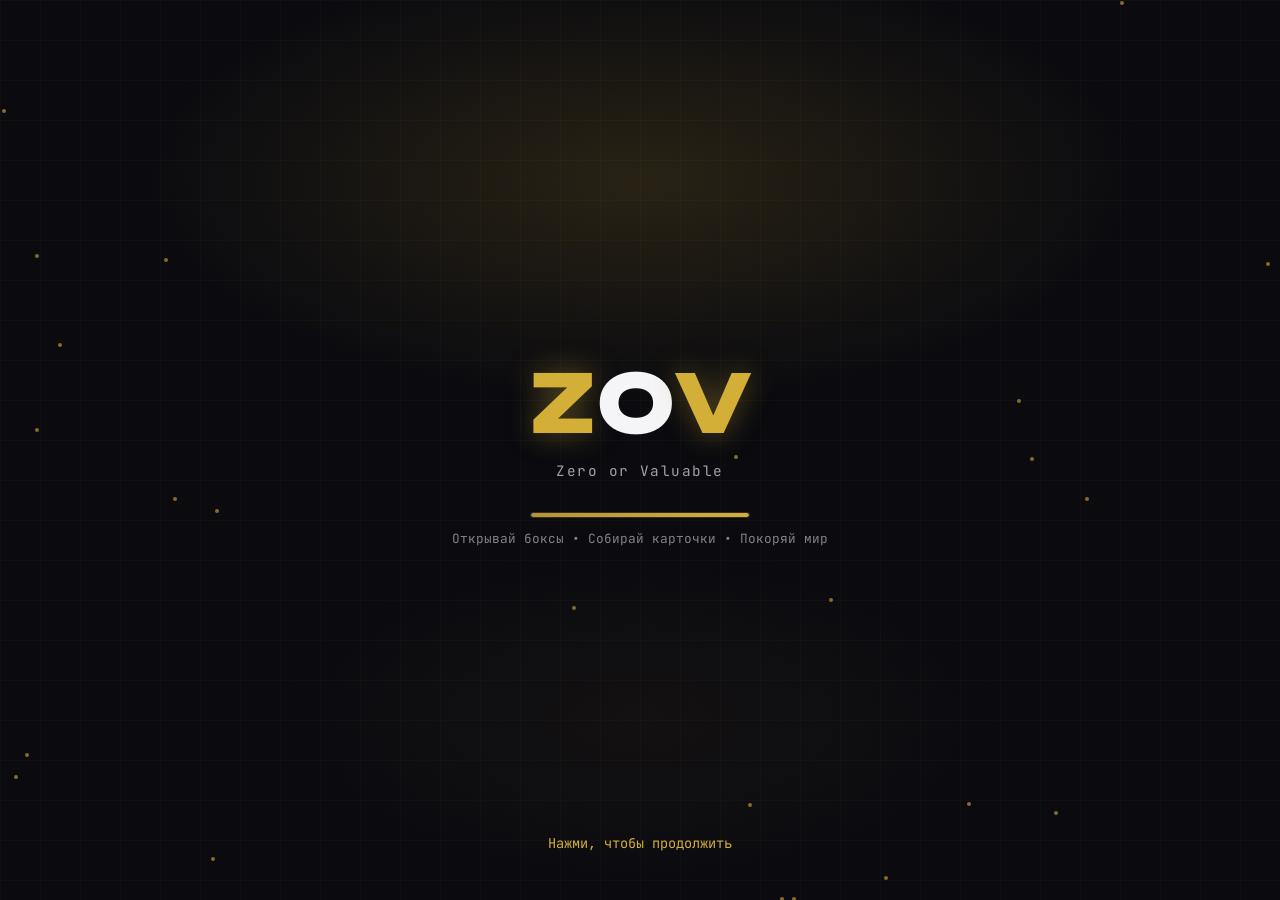
==== commit 166dcfe4: "Referral system, daily reward, config cleanup, bot fix Made-with: Cursor" ====
--- a/static/index.html
+++ b/static/index.html
@@ -202,6 +202,15 @@
               <button type="button" class="profile-lang-btn" data-lang="en" data-i18n="profile.langEn">English</button>
             </div>
           </div>
+          <div class="profile-block profile-referral-block">
+            <h2 class="progress-block-title" data-i18n="profile.referral">Пригласи друга</h2>
+            <p class="profile-hint" data-i18n="profile.referralDesc">1500 монет и 1 бокс за каждого друга</p>
+            <button type="button" class="profile-referral-btn upgrade-btn" id="referralCopyBtn" data-i18n="profile.referralCopy">Скопировать ссылку</button>
+            <div class="profile-referral-stats" id="referralStats">
+              <span data-i18n="profile.referralInvited">Приглашено:</span> <strong id="referralCount">0</strong>
+              <span data-i18n="profile.referralEarned">Получено:</span> <strong id="referralCoins">0</strong> <span data-i18n="profile.referralCoins">монет</span>, <strong id="referralBoxes">0</strong> <span data-i18n="profile.referralBoxes">боксов</span>
+            </div>
+          </div>
           <div class="profile-block">
             <h2 class="progress-block-title" data-i18n="profile.settings">Настройки</h2>
             <p class="profile-hint" data-i18n="profile.tonHint">Подключение TON кошелька — скоро</p>
@@ -218,6 +227,26 @@
       <button type="button" class="nav-btn" data-tab="leaderboard" onclick="if(window.zovTab)window.zovTab('leaderboard',this);"><span class="nav-btn-icon" aria-hidden="true"><svg viewBox="0 0 24 24" fill="none" stroke="currentColor" stroke-width="2"><path d="M6 9H4.5a2.5 2.5 0 010-5H6M18 9h1.5a2.5 2.5 0 000-5H18"/><path d="M4 22h16"/><path d="M10 15v2c0 .5-.4.9-.9 1.1-1.2.4-2 1.5-2 3"/><path d="M14 15v2c0 .5.4.9.9 1.1 1.2.4 2 1.5 2 3"/><path d="M18 2H6v7a6 6 0 0012 0V2z"/></svg></span><span class="nav-btn-label" data-i18n="nav.leaderboard">Лидеры</span></button>
       <button type="button" class="nav-btn" data-tab="profile" onclick="if(window.zovTab)window.zovTab('profile',this);"><span class="nav-btn-icon" aria-hidden="true"><svg viewBox="0 0 24 24" fill="none" stroke="currentColor" stroke-width="2"><circle cx="12" cy="8" r="4"/><path d="M4 20c0-4 4-6 8-6s8 2 8 6"/></svg></span><span class="nav-btn-label" data-i18n="nav.profile">Профиль</span></button>
     </nav>
+  </div>
+
+  <!-- Ежедневная награда -->
+  <div id="dailyRewardModal" class="modal daily-reward-modal hidden">
+    <div class="modal-backdrop"></div>
+    <div class="modal-card-wrap daily-reward-wrap">
+      <div class="daily-reward-icon">🎁</div>
+      <h2 class="progress-block-title" data-i18n="daily.title">Бонус за ежедневный вход!</h2>
+      <p class="daily-reward-text" id="dailyRewardText">100 монет</p>
+      <button type="button" class="upgrade-btn" id="dailyRewardClose" data-i18n="daily.close">Забрать</button>
+    </div>
+  </div>
+
+  <!-- Реферальное уведомление -->
+  <div id="referralNotification" class="referral-notification hidden">
+    <div class="referral-notification-inner">
+      <span class="referral-notification-icon">🎁</span>
+      <span id="referralNotificationText"></span>
+      <button type="button" class="referral-notification-close" aria-label="Закрыть">×</button>
+    </div>
   </div>
 
   <!-- Секретное меню: ввод промокода (5 тапов по логотипу) -->
--- a/static/styles.css
+++ b/static/styles.css
@@ -1364,6 +1364,68 @@
   color: var(--text-secondary);
   margin-top: 8px;
 }
+.profile-referral-block .profile-referral-btn {
+  margin-top: 12px;
+}
+.profile-referral-stats {
+  margin-top: 12px;
+  font-size: 0.9rem;
+  color: var(--text-secondary);
+}
+.profile-referral-stats strong {
+  color: var(--accent-gold);
+}
+.referral-notification {
+  position: fixed;
+  top: 0;
+  left: 0;
+  right: 0;
+  z-index: 999;
+  padding: 12px 16px;
+  background: linear-gradient(135deg, rgba(212,175,55,0.25), rgba(184,148,46,0.2));
+  border-bottom: 1px solid rgba(212,175,55,0.4);
+  animation: referralSlide 0.4s ease;
+}
+.referral-notification.hidden { display: none !important; }
+@keyframes referralSlide {
+  from { transform: translateY(-100%); }
+  to { transform: translateY(0); }
+}
+.referral-notification-inner {
+  display: flex;
+  align-items: center;
+  gap: 10px;
+  max-width: 100%;
+}
+.referral-notification-icon { font-size: 1.4rem; }
+.referral-notification-inner span:not(.referral-notification-icon) {
+  flex: 1;
+  font-size: 0.9rem;
+  color: var(--text-primary);
+}
+.referral-notification-close {
+  background: none;
+  border: none;
+  color: var(--text-secondary);
+  font-size: 1.4rem;
+  cursor: pointer;
+  padding: 0 4px;
+  line-height: 1;
+}
+.daily-reward-modal { z-index: 1100; }
+.daily-reward-wrap {
+  display: flex;
+  flex-direction: column;
+  align-items: center;
+  gap: 12px;
+  padding: 24px;
+}
+.daily-reward-icon { font-size: 3rem; }
+.daily-reward-text {
+  font-size: 1.2rem;
+  font-weight: 600;
+  color: var(--accent-gold);
+}
 
 /* —— Секретное меню (промокод) —— */
 .secret-modal { z-index: 1100; }
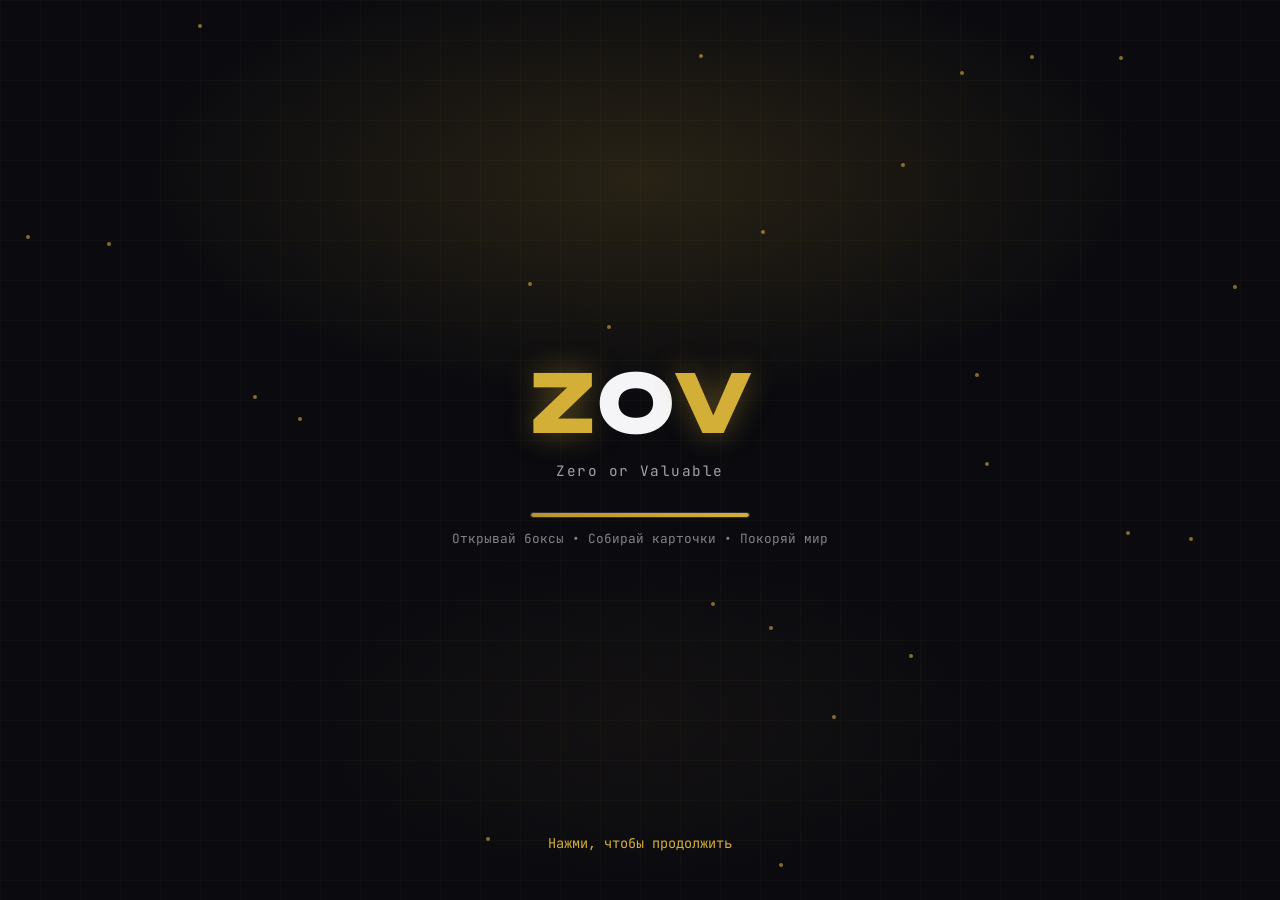
==== commit 96aa6c7d: "i18n: flags for language, full English translation Made-with: Cursor" ====
--- a/static/index.html
+++ b/static/index.html
@@ -126,25 +126,25 @@
             <p class="progress-block-desc" data-i18n="boxes.packsDesc">Открыть несколько кейсов со скидкой.</p>
             <div class="packs-list">
               <div class="packs-row packs-row--bronze">
-                <span class="packs-label">Бронза</span>
+                <span class="packs-label" data-i18n="boxes.bronzeLabel">Бронза</span>
                 <button type="button" class="pack-btn" data-pack="bronze-5">5 шт</button>
                 <button type="button" class="pack-btn" data-pack="bronze-10">10 шт</button>
                 <button type="button" class="pack-btn" data-pack="bronze-100">100 шт</button>
               </div>
               <div class="packs-row packs-row--silver">
-                <span class="packs-label">Серебро</span>
+                <span class="packs-label" data-i18n="boxes.silverLabel">Серебро</span>
                 <button type="button" class="pack-btn" data-pack="silver-5">5 шт</button>
                 <button type="button" class="pack-btn" data-pack="silver-10">10 шт</button>
                 <button type="button" class="pack-btn" data-pack="silver-100">100 шт</button>
               </div>
               <div class="packs-row packs-row--gold">
-                <span class="packs-label">Золото</span>
+                <span class="packs-label" data-i18n="boxes.goldLabel">Золото</span>
                 <button type="button" class="pack-btn" data-pack="gold-5">5 шт</button>
                 <button type="button" class="pack-btn" data-pack="gold-10">10 шт</button>
                 <button type="button" class="pack-btn" data-pack="gold-100">100 шт</button>
               </div>
               <div class="packs-row packs-row--platinum">
-                <span class="packs-label">Платина</span>
+                <span class="packs-label" data-i18n="boxes.platinumLabel">Платина</span>
                 <button type="button" class="pack-btn" data-pack="platinum-5">5 шт</button>
                 <button type="button" class="pack-btn" data-pack="platinum-10">10 шт</button>
                 <button type="button" class="pack-btn" data-pack="platinum-100">100 шт</button>
@@ -198,8 +198,8 @@
           <div class="profile-block">
             <h2 class="progress-block-title" data-i18n="profile.language">Язык</h2>
             <div class="profile-lang-row">
-              <button type="button" class="profile-lang-btn active" data-lang="ru" data-i18n="profile.langRu">Русский</button>
-              <button type="button" class="profile-lang-btn" data-lang="en" data-i18n="profile.langEn">English</button>
+              <button type="button" class="profile-lang-btn active" data-lang="ru" title="Русский">🇷🇺</button>
+              <button type="button" class="profile-lang-btn" data-lang="en" title="English">🇺🇸</button>
             </div>
           </div>
           <div class="profile-block profile-referral-block">
@@ -253,9 +253,9 @@
   <div id="secretCodeModal" class="modal secret-modal hidden">
     <div class="modal-backdrop"></div>
     <div class="modal-card-wrap secret-code-wrap">
-      <h2 class="progress-block-title">Секретный код</h2>
-      <input type="text" id="secretCodeInput" class="secret-code-input" placeholder="Введи код" maxlength="20" />
-      <button type="button" id="secretCodeSubmit" class="upgrade-btn">Применить</button>
+      <h2 class="progress-block-title" data-i18n="secret.title">Секретный код</h2>
+      <input type="text" id="secretCodeInput" class="secret-code-input" data-i18n-placeholder="secret.placeholder" placeholder="Введи код" maxlength="20" />
+      <button type="button" id="secretCodeSubmit" class="upgrade-btn" data-i18n="secret.submit">Применить</button>
       <button type="button" id="secretCodeClose" class="modal-close" aria-label="Закрыть">×</button>
     </div>
   </div>
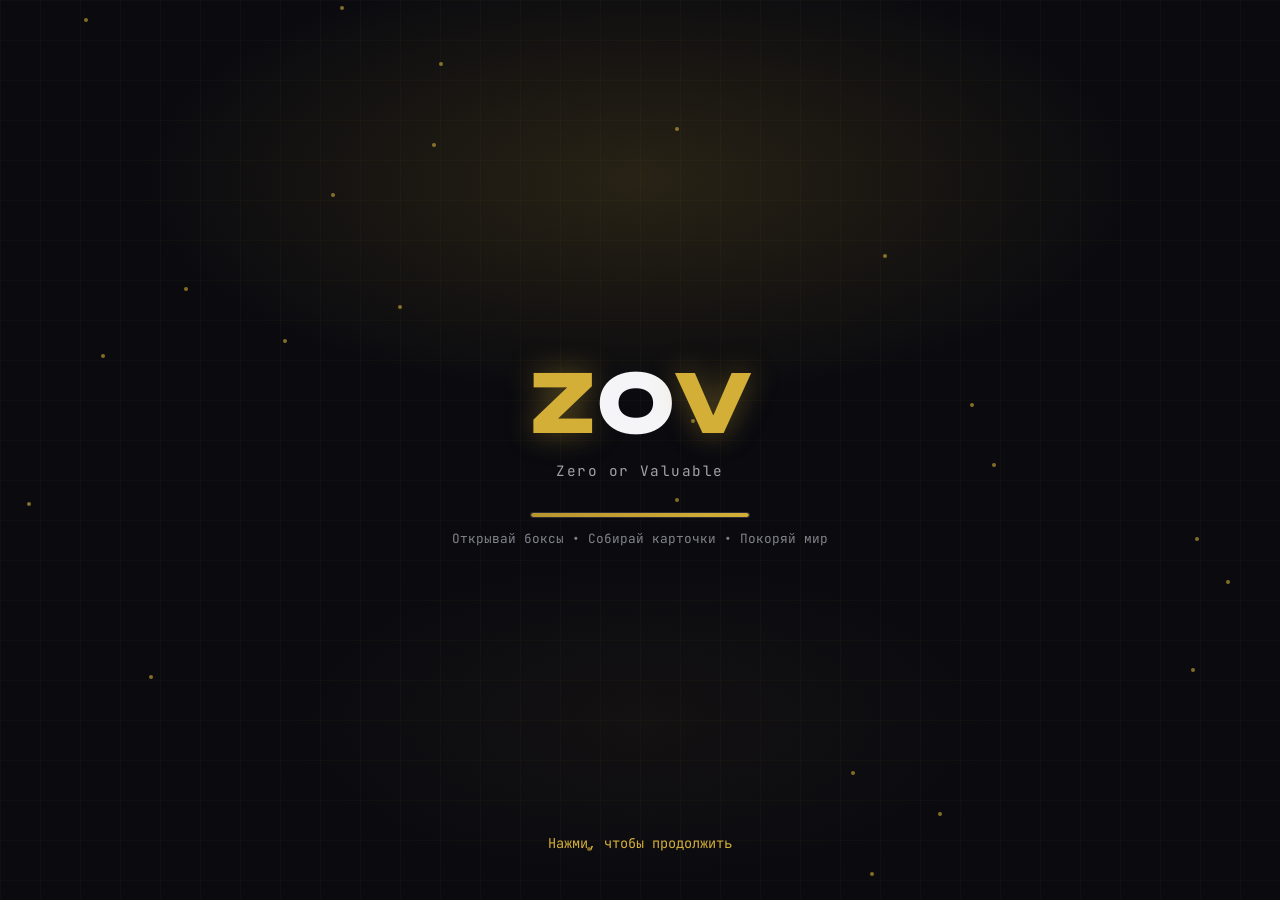
==== commit ae5c03d8: "Referral copy button fix, TON wallet connect in profile Made-with: Cursor" ====
--- a/static/index.html
+++ b/static/index.html
@@ -211,9 +211,11 @@
               <span data-i18n="profile.referralEarned">Получено:</span> <strong id="referralCoins">0</strong> <span data-i18n="profile.referralCoins">монет</span>, <strong id="referralBoxes">0</strong> <span data-i18n="profile.referralBoxes">боксов</span>
             </div>
           </div>
-          <div class="profile-block">
+          <div class="profile-block profile-ton-block">
             <h2 class="progress-block-title" data-i18n="profile.settings">Настройки</h2>
-            <p class="profile-hint" data-i18n="profile.tonHint">Подключение TON кошелька — скоро</p>
+            <p class="profile-hint" data-i18n="profile.tonHint">Подключи TON кошелёк для будущих наград</p>
+            <div id="tonConnectButton"></div>
+            <p class="profile-wallet-addr hidden" id="tonWalletAddress"></p>
           </div>
         </div>
       </section>
@@ -339,8 +341,9 @@
       setTimeout(function() { if (!ready) onReady(); }, 4000);
     })();
   </script>
+  <script src="https://unpkg.com/@tonconnect/ui@2.0.5/dist/tonconnect-ui.min.js"></script>
   <script src="i18n.js?v=1"></script>
   <script src="data.js?v=1"></script>
-  <script src="app.js?v=29"></script>
+  <script src="app.js?v=30"></script>
 </body>
 </html>
--- a/static/styles.css
+++ b/static/styles.css
@@ -1364,6 +1364,19 @@
   color: var(--text-secondary);
   margin-top: 8px;
 }
+.profile-ton-block #tonConnectButton {
+  margin-top: 12px;
+}
+.profile-ton-block #tonConnectButton [data-tc-wallet-connection-button] {
+  min-height: 44px;
+}
+.profile-wallet-addr {
+  margin-top: 8px;
+  font-size: 0.8rem;
+  color: var(--text-secondary);
+  word-break: break-all;
+}
+.profile-wallet-addr.hidden { display: none !important; }
 .profile-referral-block .profile-referral-btn {
   margin-top: 12px;
 }
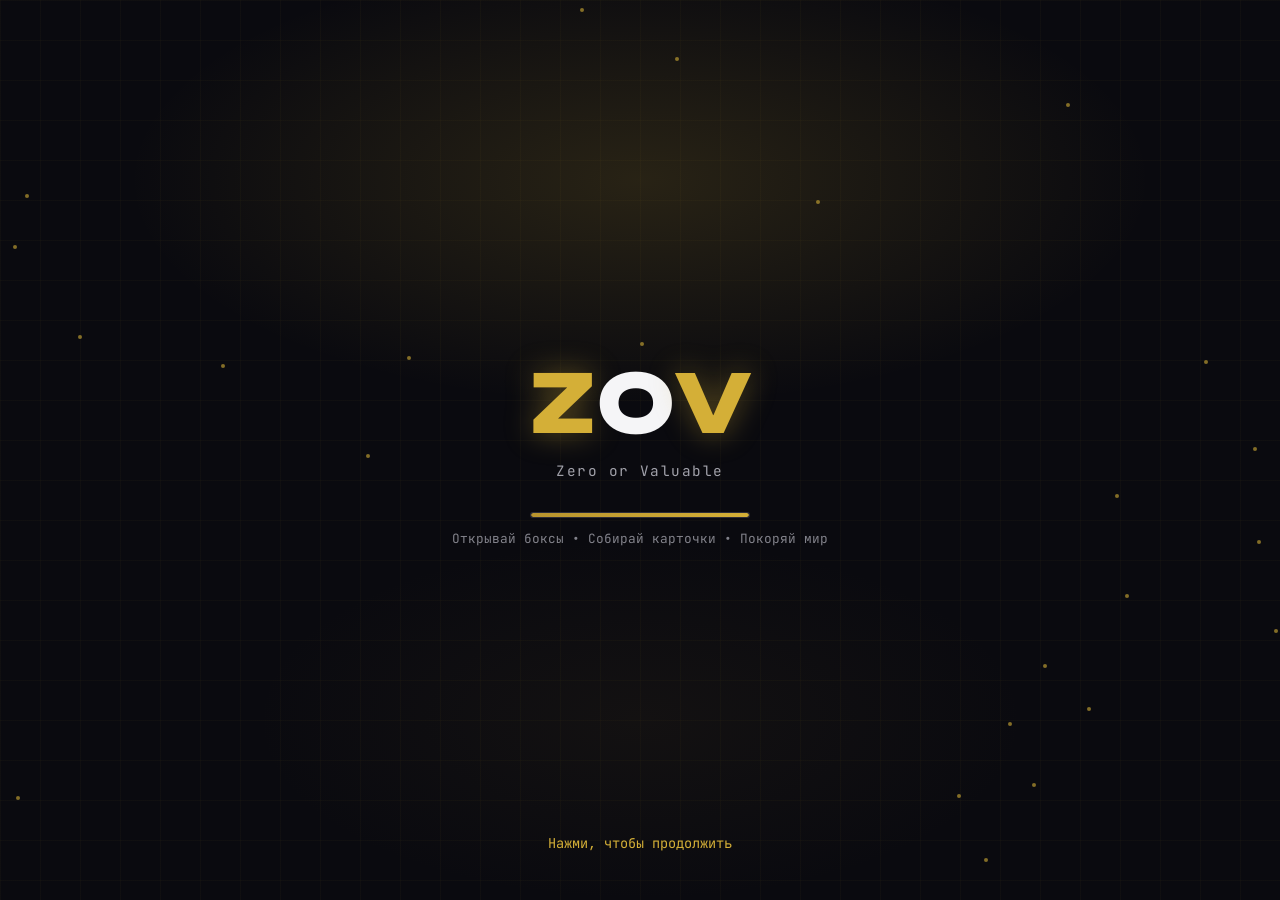
==== commit f5406487: "Secret box: ???/Получить, TON boxes, Prismatic rarity, PRISMATIC promo Made-with: Cursor" ====
--- a/static/index.html
+++ b/static/index.html
@@ -112,14 +112,44 @@
               </span>
               <span class="loot-box-price"><span class="loot-box-coin"></span> 1200</span>
             </button>
-            <button type="button" class="loot-box loot-box--locked" id="boxSecret" data-cost="-1" data-box="secret" disabled title="Секретный ключ (промокод)">
+            <button type="button" class="loot-box loot-box--secret" id="boxSecret" data-cost="-1" data-box="secret" disabled title="Секретный">
               <span class="loot-box-visual"><span class="loot-box-cube loot-box-cube--locked"></span></span>
               <span class="loot-box-text">
                 <strong class="loot-box-name" data-i18n="boxes.secret">Секретный</strong>
-                <span class="loot-box-desc" data-i18n="boxes.secretDesc">Ключ из промокода</span>
-              </span>
-              <span class="loot-box-price loot-box-price--locked">1 ключ</span>
-            </button>
+                <span class="loot-box-desc" data-i18n="boxes.secretDesc">Выполни задание</span>
+              </span>
+              <span class="loot-box-price loot-box-price--secret" id="boxSecretPrice">???</span>
+            </button>
+          </div>
+          <div class="progress-block ton-boxes-block">
+            <h2 class="progress-block-title" data-i18n="boxes.tonTitle">За TON</h2>
+            <p class="progress-block-desc" data-i18n="boxes.tonDesc">Крипто-боксы за TON</p>
+            <div class="loot-boxes-row">
+              <button type="button" class="loot-box loot-box--ton" id="boxTonBasic" data-cost-ton="0.5" data-box="ton_basic" title="Базовый TON">
+                <span class="loot-box-visual"><span class="loot-box-cube loot-box-cube--ton"></span></span>
+                <span class="loot-box-text">
+                  <strong class="loot-box-name" data-i18n="boxes.tonBasic">Базовый</strong>
+                  <span class="loot-box-desc" data-i18n="boxes.tonBasicDesc">1 карта</span>
+                </span>
+                <span class="loot-box-price"><span class="loot-box-ton"></span> 0.5 TON</span>
+              </button>
+              <button type="button" class="loot-box loot-box--ton" id="boxTonPremium" data-cost-ton="2" data-box="ton_premium" title="Премиум TON">
+                <span class="loot-box-visual"><span class="loot-box-cube loot-box-cube--ton"></span></span>
+                <span class="loot-box-text">
+                  <strong class="loot-box-name" data-i18n="boxes.tonPremium">Премиум</strong>
+                  <span class="loot-box-desc" data-i18n="boxes.tonPremiumDesc">Лучший шанс</span>
+                </span>
+                <span class="loot-box-price"><span class="loot-box-ton"></span> 2 TON</span>
+              </button>
+              <button type="button" class="loot-box loot-box--ton" id="boxTonElite" data-cost-ton="5" data-box="ton_elite" title="Элитный TON">
+                <span class="loot-box-visual"><span class="loot-box-cube loot-box-cube--ton-elite"></span></span>
+                <span class="loot-box-text">
+                  <strong class="loot-box-name" data-i18n="boxes.tonElite">Элитный</strong>
+                  <span class="loot-box-desc" data-i18n="boxes.tonEliteDesc">Только коллекц.+экскл.+инферно</span>
+                </span>
+                <span class="loot-box-price"><span class="loot-box-ton"></span> 5 TON</span>
+              </button>
+            </div>
           </div>
           <div class="progress-block packs-block">
             <h2 class="progress-block-title" data-i18n="boxes.packs">Паки</h2>
--- a/static/styles.css
+++ b/static/styles.css
@@ -567,6 +567,16 @@
 .loot-box--platinum { border-left: 4px solid #a0aec0; }
 .loot-box--platinum:hover:not(:disabled) { box-shadow: 0 12px 28px rgba(160,174,192,0.2); }
 .loot-box--platinum .loot-box-visual { background: rgba(160,174,192,0.2); }
+
+/* TON boxes */
+.loot-box--ton { border-left: 4px solid #0088cc; }
+.loot-box--ton:hover:not(:disabled) { box-shadow: 0 12px 28px rgba(0,136,204,0.25); }
+.loot-box--ton .loot-box-visual { background: rgba(0,136,204,0.2); }
+.loot-box-cube--ton { background: linear-gradient(135deg, #0088cc 0%, #00a8e8 50%, #0088cc 100%); }
+.loot-box-cube--ton-elite { background: linear-gradient(135deg, #0088cc 0%, #00d4ff 25%, #ff6b00 50%, #0088cc 100%); background-size: 200% 200%; animation: tonEliteShine 3s ease infinite; }
+@keyframes tonEliteShine { 0%, 100% { background-position: 0% 50%; } 50% { background-position: 100% 50%; } }
+.ton-boxes-block .loot-boxes-row { display: flex; flex-wrap: wrap; gap: 12px; justify-content: center; }
+.loot-box-ton::before { content: ''; display: inline-block; width: 10px; height: 10px; background: linear-gradient(135deg, #0088cc, #00a8e8); border-radius: 50%; margin-right: 4px; vertical-align: middle; }
 .loot-box--locked { border-left: 4px solid #4a5568; opacity: 0.85; }
 .loot-box--locked .loot-box-desc { color: #718096; }
 .loot-box-price--locked { color: #718096; font-size: 0.9rem; }
@@ -780,6 +790,29 @@
 .rarity-inferno { background: rgba(255,69,0,0.3); color: #ff8c5a; }
 .rarity-collector { background: rgba(0,191,255,0.25); color: #5dd; }
 .rarity-exclusive { background: rgba(255,215,0,0.3); color: #ffd700; }
+.rarity-prismatic {
+  background: linear-gradient(135deg, rgba(255,0,128,0.4), rgba(128,0,255,0.4), rgba(0,200,255,0.4), rgba(255,200,0,0.4));
+  background-size: 400% 400%;
+  animation: prismaticShift 3s ease infinite;
+  color: #fff;
+  font-weight: 700;
+}
+.nft-card--prismatic {
+  border: 2px solid rgba(255,100,255,0.8);
+  box-shadow: 0 0 30px rgba(255,0,255,0.5), 0 0 60px rgba(128,0,255,0.3);
+  animation: prismaticGlow 2.5s ease-in-out infinite;
+}
+.nft-card--prismatic .nft-card-overlay {
+  background: linear-gradient(to top, rgba(30,0,40,0.95), rgba(80,0,100,0.4) 50%, transparent);
+}
+@keyframes prismaticShift {
+  0%, 100% { background-position: 0% 50%; }
+  50% { background-position: 100% 50%; }
+}
+@keyframes prismaticGlow {
+  0%, 100% { box-shadow: 0 0 30px rgba(255,0,255,0.5), 0 0 60px rgba(128,0,255,0.3); }
+  50% { box-shadow: 0 0 40px rgba(0,255,255,0.5), 0 0 80px rgba(255,0,128,0.4); }
+}
 .cards-empty {
   grid-column: 1 / -1;
   text-align: center;
@@ -802,7 +835,7 @@
   padding: 10px 12px;
   padding-bottom: max(10px, env(safe-area-inset-bottom));
   padding-left: max(12px, env(safe-area-inset-left));
-  padding-right: max(12px, env(safe-area-inset-right));
+  padding-right: max(20px, env(safe-area-inset-right));
   background: rgba(18,18,24,0.92);
   backdrop-filter: blur(14px);
   border-top: 1px solid rgba(255,255,255,0.06);
@@ -840,6 +873,7 @@
   color: var(--accent-gold);
   background: rgba(212,175,55,0.12);
 }
+.nav-btn:last-child { padding-right: 14px; }
 
 /* —— Модалка карточки —— */
 .modal {
@@ -866,6 +900,14 @@
 .modal.modal--reveal-inferno .modal-backdrop { background: radial-gradient(ellipse 70% 70% at 50% 50%, rgba(50,15,5,0.5) 0%, rgba(70,25,10,0.7) 40%, rgba(0,0,0,0.95) 100%); }
 .modal.modal--reveal-collector .modal-backdrop { background: radial-gradient(ellipse 70% 70% at 50% 50%, rgba(5,30,50,0.5) 0%, rgba(10,50,80,0.7) 40%, rgba(0,0,0,0.95) 100%); }
 .modal.modal--reveal-exclusive .modal-backdrop { background: radial-gradient(ellipse 70% 70% at 50% 50%, rgba(50,45,10,0.5) 0%, rgba(60,55,15,0.7) 40%, rgba(0,0,0,0.95) 100%); }
+.modal.modal--reveal-prismatic .modal-backdrop {
+  background: radial-gradient(ellipse 80% 80% at 50% 50%, rgba(80,0,120,0.4) 0%, rgba(0,80,150,0.3) 30%, rgba(150,0,150,0.3) 60%, rgba(0,0,0,0.95) 100%);
+  animation: prismaticBackdrop 4s ease-in-out infinite;
+}
+@keyframes prismaticBackdrop {
+  0%, 100% { filter: hue-rotate(0deg); }
+  50% { filter: hue-rotate(60deg); }
+}
 .modal-reveal-flash {
   position: absolute; inset: 0;
   pointer-events: none;
@@ -880,6 +922,15 @@
 .modal-reveal-flash--inferno { background: radial-gradient(circle at 50% 50%, rgba(255,100,50,0.45) 0%, transparent 70%); }
 .modal-reveal-flash--collector { background: radial-gradient(circle at 50% 50%, rgba(100,255,255,0.4) 0%, transparent 70%); }
 .modal-reveal-flash--exclusive { background: radial-gradient(circle at 50% 50%, rgba(255,255,150,0.5) 0%, transparent 70%); }
+.modal-reveal-flash--prismatic {
+  background: radial-gradient(circle at 50% 50%, rgba(255,0,255,0.6) 0%, rgba(0,255,255,0.4) 40%, transparent 70%);
+  animation: revealFlashPrismatic 1.5s ease-out forwards;
+}
+@keyframes revealFlashPrismatic {
+  0% { opacity: 1; filter: hue-rotate(0deg); }
+  50% { opacity: 0.8; filter: hue-rotate(180deg); }
+  100% { opacity: 0; filter: hue-rotate(360deg); }
+}
 @keyframes revealFlash {
   0% { opacity: 1; }
   40% { opacity: 0.6; }
@@ -906,6 +957,19 @@
 .modal-reveal-label--inferno { color: #ff6b35; }
 .modal-reveal-label--collector { color: #00d4ff; }
 .modal-reveal-label--exclusive { color: #ffec8b; }
+.modal-reveal-label--prismatic {
+  background: linear-gradient(90deg, #ff0080, #8000ff, #00c0ff, #ffc800);
+  background-size: 300% 100%;
+  -webkit-background-clip: text;
+  background-clip: text;
+  color: transparent;
+  animation: prismaticText 2s linear infinite;
+  font-size: 1.5rem !important;
+}
+@keyframes prismaticText {
+  0% { background-position: 0% 50%; }
+  100% { background-position: 300% 50%; }
+}
 @keyframes revealLabel {
   0% { opacity: 0; transform: translate(-50%, -50%) scale(0.3); }
   30% { opacity: 1; transform: translate(-50%, -50%) scale(1.15); }
@@ -945,8 +1009,11 @@
   width: 100%;
   max-width: 320px;
 }
-.modal-card-wrap:not(.reveal-flip):not(.reveal-scale):not(.reveal-glow):not(.reveal-drop):not(.reveal-celebration) {
+.modal-card-wrap:not(.reveal-flip):not(.reveal-scale):not(.reveal-glow):not(.reveal-drop):not(.reveal-celebration):not(.modal-card-wrap--instant) {
   animation: cardReveal 0.4s cubic-bezier(0.34, 1.4, 0.64, 1) both;
+}
+.modal-card-wrap.modal-card-wrap--instant {
+  animation: none;
 }
 @keyframes cardReveal {
   from { opacity: 0; transform: scale(0.88); }
@@ -1011,6 +1078,15 @@
 .modal-card-wrap.reveal-celebration {
   animation: revealCelebration 0.9s cubic-bezier(0.34, 1.4, 0.64, 1) 0.25s both;
 }
+.modal-card-wrap.reveal-prismatic {
+  animation: revealPrismatic 2s cubic-bezier(0.34, 1.5, 0.64, 1) 0.3s both;
+}
+@keyframes revealPrismatic {
+  0% { opacity: 0; transform: scale(0.2) rotate(-10deg); filter: brightness(0.2) hue-rotate(0deg); }
+  30% { opacity: 1; transform: scale(1.2) rotate(5deg); filter: brightness(1.5) hue-rotate(120deg); }
+  60% { transform: scale(0.95) rotate(-2deg); filter: brightness(1.2) hue-rotate(240deg); }
+  100% { opacity: 1; transform: scale(1) rotate(0); filter: brightness(1) hue-rotate(360deg); }
+}
 @keyframes revealCelebration {
   0% { opacity: 0; transform: scale(0.3); filter: brightness(0.3); }
   40% { opacity: 1; transform: scale(1.12); filter: brightness(1.2); }
@@ -1021,6 +1097,7 @@
 
 /* —— Pack reveal (сетка, все карты видны) —— */
 .pack-reveal-modal { animation: none; z-index: 1001; }
+.modal--above-pack { z-index: 1100; }
 .pack-reveal-wrap {
   position: relative;
   z-index: 2;
@@ -1390,7 +1467,7 @@
 }
 .referral-notification {
   position: fixed;
-  top: 0;
+  top: 56px;
   left: 0;
   right: 0;
   z-index: 999;
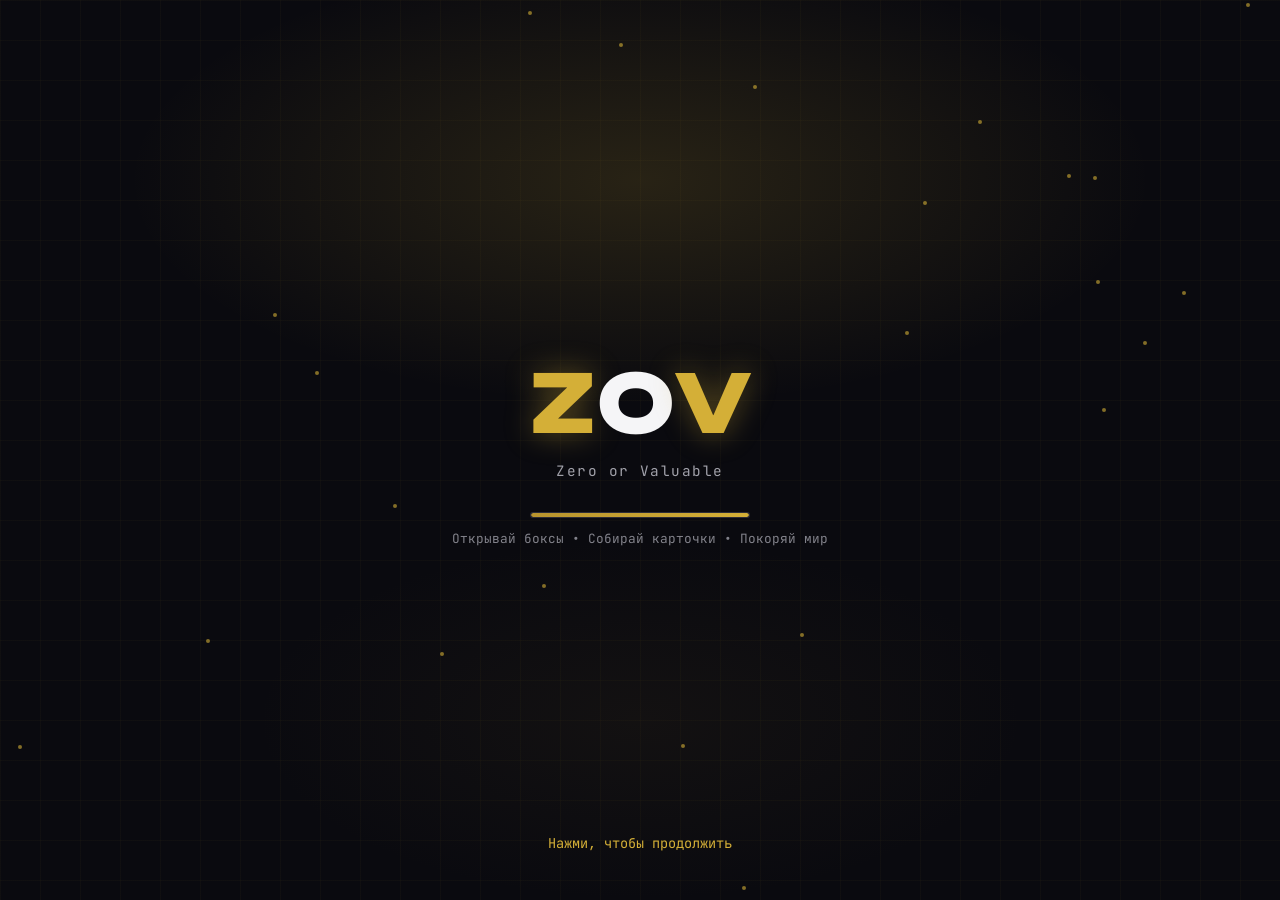
==== commit 0bc96c37: "TON logo, prismatic insane drop animation Made-with: Cursor" ====
--- a/static/index.html
+++ b/static/index.html
@@ -131,7 +131,7 @@
                   <strong class="loot-box-name" data-i18n="boxes.tonBasic">Базовый</strong>
                   <span class="loot-box-desc" data-i18n="boxes.tonBasicDesc">1 карта</span>
                 </span>
-                <span class="loot-box-price"><span class="loot-box-ton"></span> 0.5 TON</span>
+                <span class="loot-box-price"><span class="loot-box-ton" aria-hidden="true"><svg viewBox="0 0 56 56" width="18" height="18" xmlns="http://www.w3.org/2000/svg"><path fill="#0088cc" d="M28 0l28 28-28 28L0 28 28 0z"/><path fill="#fff" d="M28 8L8 28l20 20 20-20L28 8z"/></svg></span> 0.5 TON</span>
               </button>
               <button type="button" class="loot-box loot-box--ton" id="boxTonPremium" data-cost-ton="2" data-box="ton_premium" title="Премиум TON">
                 <span class="loot-box-visual"><span class="loot-box-cube loot-box-cube--ton"></span></span>
@@ -139,7 +139,7 @@
                   <strong class="loot-box-name" data-i18n="boxes.tonPremium">Премиум</strong>
                   <span class="loot-box-desc" data-i18n="boxes.tonPremiumDesc">Лучший шанс</span>
                 </span>
-                <span class="loot-box-price"><span class="loot-box-ton"></span> 2 TON</span>
+                <span class="loot-box-price"><span class="loot-box-ton" aria-hidden="true"><svg viewBox="0 0 56 56" width="18" height="18" xmlns="http://www.w3.org/2000/svg"><path fill="#0088cc" d="M28 0l28 28-28 28L0 28 28 0z"/><path fill="#fff" d="M28 8L8 28l20 20 20-20L28 8z"/></svg></span> 2 TON</span>
               </button>
               <button type="button" class="loot-box loot-box--ton" id="boxTonElite" data-cost-ton="5" data-box="ton_elite" title="Элитный TON">
                 <span class="loot-box-visual"><span class="loot-box-cube loot-box-cube--ton-elite"></span></span>
@@ -147,7 +147,7 @@
                   <strong class="loot-box-name" data-i18n="boxes.tonElite">Элитный</strong>
                   <span class="loot-box-desc" data-i18n="boxes.tonEliteDesc">Только коллекц.+экскл.+инферно</span>
                 </span>
-                <span class="loot-box-price"><span class="loot-box-ton"></span> 5 TON</span>
+                <span class="loot-box-price"><span class="loot-box-ton" aria-hidden="true"><svg viewBox="0 0 56 56" width="18" height="18" xmlns="http://www.w3.org/2000/svg"><path fill="#0088cc" d="M28 0l28 28-28 28L0 28 28 0z"/><path fill="#fff" d="M28 8L8 28l20 20 20-20L28 8z"/></svg></span> 5 TON</span>
               </button>
             </div>
           </div>
--- a/static/styles.css
+++ b/static/styles.css
@@ -576,7 +576,8 @@
 .loot-box-cube--ton-elite { background: linear-gradient(135deg, #0088cc 0%, #00d4ff 25%, #ff6b00 50%, #0088cc 100%); background-size: 200% 200%; animation: tonEliteShine 3s ease infinite; }
 @keyframes tonEliteShine { 0%, 100% { background-position: 0% 50%; } 50% { background-position: 100% 50%; } }
 .ton-boxes-block .loot-boxes-row { display: flex; flex-wrap: wrap; gap: 12px; justify-content: center; }
-.loot-box-ton::before { content: ''; display: inline-block; width: 10px; height: 10px; background: linear-gradient(135deg, #0088cc, #00a8e8); border-radius: 50%; margin-right: 4px; vertical-align: middle; }
+.loot-box-ton { display: inline-flex; align-items: center; margin-right: 4px; vertical-align: middle; }
+.loot-box-ton svg { flex-shrink: 0; }
 .loot-box--locked { border-left: 4px solid #4a5568; opacity: 0.85; }
 .loot-box--locked .loot-box-desc { color: #718096; }
 .loot-box-price--locked { color: #718096; font-size: 0.9rem; }
@@ -900,13 +901,33 @@
 .modal.modal--reveal-inferno .modal-backdrop { background: radial-gradient(ellipse 70% 70% at 50% 50%, rgba(50,15,5,0.5) 0%, rgba(70,25,10,0.7) 40%, rgba(0,0,0,0.95) 100%); }
 .modal.modal--reveal-collector .modal-backdrop { background: radial-gradient(ellipse 70% 70% at 50% 50%, rgba(5,30,50,0.5) 0%, rgba(10,50,80,0.7) 40%, rgba(0,0,0,0.95) 100%); }
 .modal.modal--reveal-exclusive .modal-backdrop { background: radial-gradient(ellipse 70% 70% at 50% 50%, rgba(50,45,10,0.5) 0%, rgba(60,55,15,0.7) 40%, rgba(0,0,0,0.95) 100%); }
+.modal.modal--reveal-prismatic {
+  perspective: 1200px;
+  animation: prismaticModalShake 0.6s cubic-bezier(0.36, 0.07, 0.19, 0.97) 1.2s;
+}
+.modal.modal--reveal-prismatic .modal-card-wrap {
+  transform-style: preserve-3d;
+}
 .modal.modal--reveal-prismatic .modal-backdrop {
-  background: radial-gradient(ellipse 80% 80% at 50% 50%, rgba(80,0,120,0.4) 0%, rgba(0,80,150,0.3) 30%, rgba(150,0,150,0.3) 60%, rgba(0,0,0,0.95) 100%);
-  animation: prismaticBackdrop 4s ease-in-out infinite;
+  background: radial-gradient(ellipse 90% 90% at 50% 50%, rgba(255,0,128,0.5) 0%, rgba(128,0,255,0.4) 25%, rgba(0,200,255,0.3) 50%, rgba(255,200,0,0.3) 75%, rgba(0,0,0,0.95) 100%);
+  animation: prismaticBackdrop 2s ease-in-out infinite;
+}
+@keyframes prismaticModalShake {
+  0%, 100% { transform: translate(0, 0); }
+  10% { transform: translate(-8px, -4px); }
+  20% { transform: translate(8px, 4px); }
+  30% { transform: translate(-6px, 6px); }
+  40% { transform: translate(6px, -6px); }
+  50% { transform: translate(-4px, -2px); }
+  60% { transform: translate(4px, 2px); }
+  70% { transform: translate(-2px, 4px); }
+  80% { transform: translate(2px, -2px); }
+  90% { transform: translate(-1px, 1px); }
 }
 @keyframes prismaticBackdrop {
-  0%, 100% { filter: hue-rotate(0deg); }
-  50% { filter: hue-rotate(60deg); }
+  0%, 100% { filter: hue-rotate(0deg) brightness(1.1); }
+  33% { filter: hue-rotate(120deg) brightness(1.15); }
+  66% { filter: hue-rotate(240deg) brightness(1.1); }
 }
 .modal-reveal-flash {
   position: absolute; inset: 0;
@@ -923,13 +944,15 @@
 .modal-reveal-flash--collector { background: radial-gradient(circle at 50% 50%, rgba(100,255,255,0.4) 0%, transparent 70%); }
 .modal-reveal-flash--exclusive { background: radial-gradient(circle at 50% 50%, rgba(255,255,150,0.5) 0%, transparent 70%); }
 .modal-reveal-flash--prismatic {
-  background: radial-gradient(circle at 50% 50%, rgba(255,0,255,0.6) 0%, rgba(0,255,255,0.4) 40%, transparent 70%);
-  animation: revealFlashPrismatic 1.5s ease-out forwards;
+  background: radial-gradient(circle at 50% 50%, rgba(255,255,255,0.3) 0%, rgba(255,0,255,0.7) 15%, rgba(0,255,255,0.5) 30%, rgba(255,200,0,0.4) 45%, transparent 65%);
+  animation: revealFlashPrismatic 2.2s ease-out forwards;
 }
 @keyframes revealFlashPrismatic {
-  0% { opacity: 1; filter: hue-rotate(0deg); }
-  50% { opacity: 0.8; filter: hue-rotate(180deg); }
-  100% { opacity: 0; filter: hue-rotate(360deg); }
+  0% { opacity: 1; transform: scale(0.5); filter: hue-rotate(0deg) brightness(2); }
+  15% { opacity: 1; transform: scale(1.5); filter: hue-rotate(90deg) brightness(2.5); }
+  30% { opacity: 0.95; transform: scale(1.2); filter: hue-rotate(180deg) brightness(2); }
+  50% { opacity: 0.7; filter: hue-rotate(270deg) brightness(1.5); }
+  100% { opacity: 0; filter: hue-rotate(360deg) brightness(1); }
 }
 @keyframes revealFlash {
   0% { opacity: 1; }
@@ -958,13 +981,20 @@
 .modal-reveal-label--collector { color: #00d4ff; }
 .modal-reveal-label--exclusive { color: #ffec8b; }
 .modal-reveal-label--prismatic {
-  background: linear-gradient(90deg, #ff0080, #8000ff, #00c0ff, #ffc800);
-  background-size: 300% 100%;
+  background: linear-gradient(90deg, #ff0080, #ff4000, #ffc800, #00ff80, #00c0ff, #8000ff, #ff0080);
+  background-size: 400% 100%;
   -webkit-background-clip: text;
   background-clip: text;
   color: transparent;
-  animation: prismaticText 2s linear infinite;
-  font-size: 1.5rem !important;
+  animation: prismaticText 1.5s linear infinite, prismaticLabelPop 0.8s cubic-bezier(0.34, 1.8, 0.64, 1) 0.2s both;
+  font-size: 1.8rem !important;
+  text-shadow: 0 0 40px rgba(255,0,255,0.8), 0 0 80px rgba(128,0,255,0.5);
+  filter: drop-shadow(0 0 20px rgba(255,255,255,0.6));
+}
+@keyframes prismaticLabelPop {
+  0% { opacity: 0; transform: translate(-50%, -50%) scale(0.1); filter: blur(10px); }
+  60% { transform: translate(-50%, -50%) scale(1.15); }
+  100% { opacity: 1; transform: translate(-50%, -50%) scale(1); filter: blur(0); }
 }
 @keyframes prismaticText {
   0% { background-position: 0% 50%; }
@@ -993,6 +1023,15 @@
   transform: translate(-50%, -50%) scale(0);
   animation: particleBurst 0.9s cubic-bezier(0.25, 0.46, 0.45, 0.94) forwards;
   animation-delay: var(--delay, 0s);
+}
+.modal-reveal-particle--prismatic {
+  width: 8px;
+  height: 8px;
+  animation: particleBurstPrismatic 1.4s cubic-bezier(0.25, 0.46, 0.45, 0.94) forwards;
+}
+@keyframes particleBurstPrismatic {
+  0% { transform: translate(-50%, -50%) rotate(var(--angle)) translateX(0) scale(1); opacity: 1; }
+  100% { transform: translate(-50%, -50%) rotate(var(--angle)) translateX(var(--dist)) scale(0); opacity: 0; }
 }
 .modal-reveal-particles--active .modal-reveal-particle {
   animation: particleBurst 0.9s cubic-bezier(0.25, 0.46, 0.45, 0.94) forwards;
@@ -1079,13 +1118,36 @@
   animation: revealCelebration 0.9s cubic-bezier(0.34, 1.4, 0.64, 1) 0.25s both;
 }
 .modal-card-wrap.reveal-prismatic {
-  animation: revealPrismatic 2s cubic-bezier(0.34, 1.5, 0.64, 1) 0.3s both;
+  animation: revealPrismatic 2.2s cubic-bezier(0.34, 1.56, 0.64, 1) 0.5s both;
 }
 @keyframes revealPrismatic {
-  0% { opacity: 0; transform: scale(0.2) rotate(-10deg); filter: brightness(0.2) hue-rotate(0deg); }
-  30% { opacity: 1; transform: scale(1.2) rotate(5deg); filter: brightness(1.5) hue-rotate(120deg); }
-  60% { transform: scale(0.95) rotate(-2deg); filter: brightness(1.2) hue-rotate(240deg); }
-  100% { opacity: 1; transform: scale(1) rotate(0); filter: brightness(1) hue-rotate(360deg); }
+  0% {
+    opacity: 0;
+    transform: translateY(-120vh) scale(0.3) rotateX(25deg) rotate(-8deg);
+    filter: brightness(0.3) drop-shadow(0 0 60px rgba(255,0,255,0.5));
+  }
+  25% {
+    opacity: 1;
+    transform: translateY(15vh) scale(1.02) rotateX(-5deg) rotate(3deg);
+    filter: brightness(1.8) drop-shadow(0 0 80px rgba(255,0,255,0.8));
+  }
+  40% {
+    transform: translateY(-3vh) scale(0.98) rotateX(2deg) rotate(-1deg);
+  }
+  55% {
+    transform: translateY(1vh) scale(1.02) rotateX(-1deg);
+  }
+  70% {
+    transform: translateY(-0.5vh) scale(0.995);
+  }
+  85% {
+    transform: translateY(0.2vh) scale(1.005);
+  }
+  100% {
+    opacity: 1;
+    transform: translateY(0) scale(1) rotateX(0) rotate(0);
+    filter: brightness(1) drop-shadow(0 0 40px rgba(255,0,255,0.4));
+  }
 }
 @keyframes revealCelebration {
   0% { opacity: 0; transform: scale(0.3); filter: brightness(0.3); }
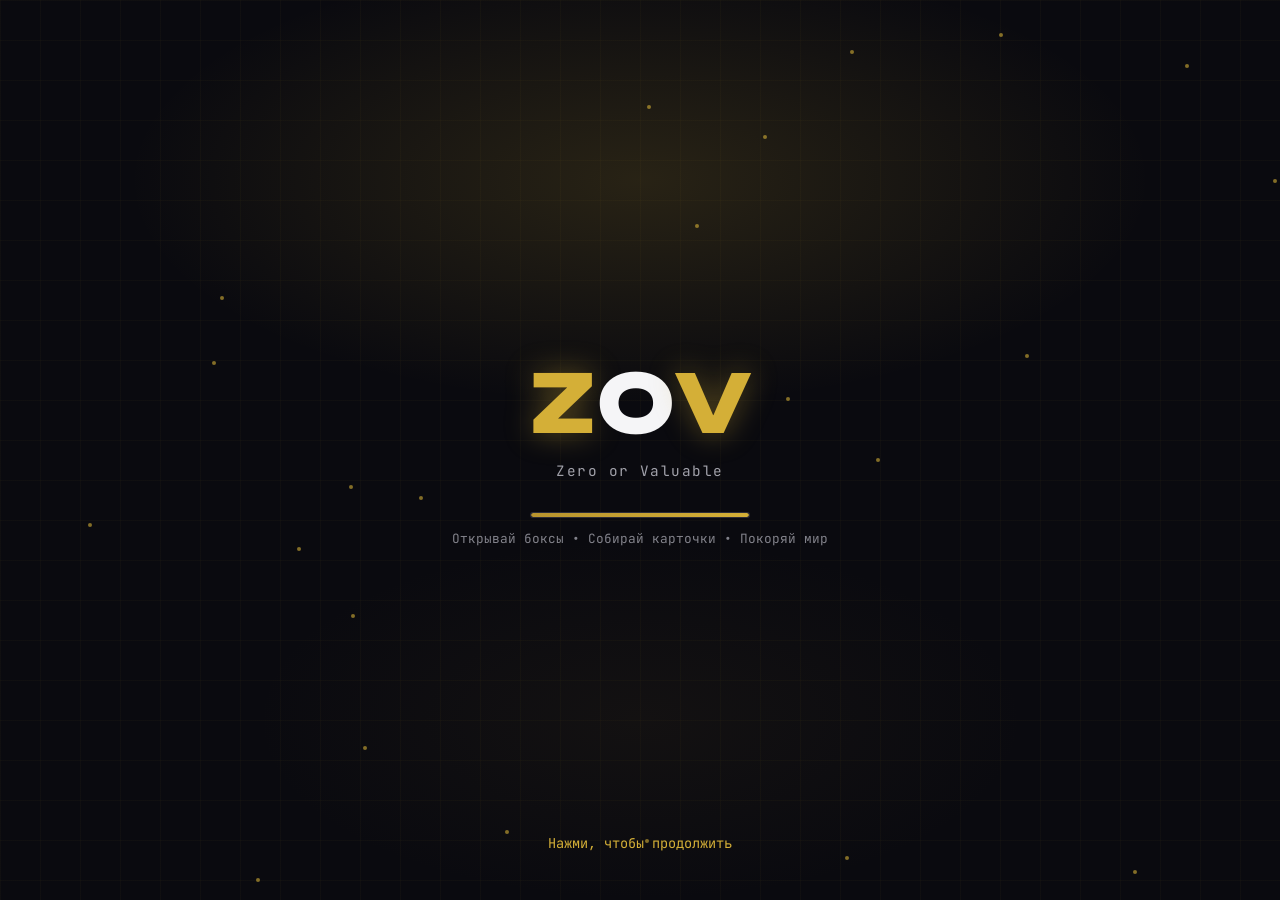
==== commit 5282075a: "TON logo on boxes, nav overflow fix Made-with: Cursor" ====
--- a/static/index.html
+++ b/static/index.html
@@ -126,7 +126,7 @@
             <p class="progress-block-desc" data-i18n="boxes.tonDesc">Крипто-боксы за TON</p>
             <div class="loot-boxes-row">
               <button type="button" class="loot-box loot-box--ton" id="boxTonBasic" data-cost-ton="0.5" data-box="ton_basic" title="Базовый TON">
-                <span class="loot-box-visual"><span class="loot-box-cube loot-box-cube--ton"></span></span>
+                <span class="loot-box-visual loot-box-visual--ton"><span class="loot-box-ton-logo" aria-hidden="true"><svg viewBox="0 0 56 56" xmlns="http://www.w3.org/2000/svg"><circle cx="28" cy="28" r="28" fill="#0088cc"/><path fill="#fff" d="M28 8L8 28l20 20 20-20L28 8z"/></svg></span></span>
                 <span class="loot-box-text">
                   <strong class="loot-box-name" data-i18n="boxes.tonBasic">Базовый</strong>
                   <span class="loot-box-desc" data-i18n="boxes.tonBasicDesc">1 карта</span>
@@ -134,7 +134,7 @@
                 <span class="loot-box-price"><span class="loot-box-ton" aria-hidden="true"><svg viewBox="0 0 56 56" width="18" height="18" xmlns="http://www.w3.org/2000/svg"><path fill="#0088cc" d="M28 0l28 28-28 28L0 28 28 0z"/><path fill="#fff" d="M28 8L8 28l20 20 20-20L28 8z"/></svg></span> 0.5 TON</span>
               </button>
               <button type="button" class="loot-box loot-box--ton" id="boxTonPremium" data-cost-ton="2" data-box="ton_premium" title="Премиум TON">
-                <span class="loot-box-visual"><span class="loot-box-cube loot-box-cube--ton"></span></span>
+                <span class="loot-box-visual loot-box-visual--ton"><span class="loot-box-ton-logo" aria-hidden="true"><svg viewBox="0 0 56 56" xmlns="http://www.w3.org/2000/svg"><circle cx="28" cy="28" r="28" fill="#0088cc"/><path fill="#fff" d="M28 8L8 28l20 20 20-20L28 8z"/></svg></span></span>
                 <span class="loot-box-text">
                   <strong class="loot-box-name" data-i18n="boxes.tonPremium">Премиум</strong>
                   <span class="loot-box-desc" data-i18n="boxes.tonPremiumDesc">Лучший шанс</span>
@@ -142,7 +142,7 @@
                 <span class="loot-box-price"><span class="loot-box-ton" aria-hidden="true"><svg viewBox="0 0 56 56" width="18" height="18" xmlns="http://www.w3.org/2000/svg"><path fill="#0088cc" d="M28 0l28 28-28 28L0 28 28 0z"/><path fill="#fff" d="M28 8L8 28l20 20 20-20L28 8z"/></svg></span> 2 TON</span>
               </button>
               <button type="button" class="loot-box loot-box--ton" id="boxTonElite" data-cost-ton="5" data-box="ton_elite" title="Элитный TON">
-                <span class="loot-box-visual"><span class="loot-box-cube loot-box-cube--ton-elite"></span></span>
+                <span class="loot-box-visual loot-box-visual--ton loot-box-visual--ton-elite"><span class="loot-box-ton-logo" aria-hidden="true"><svg viewBox="0 0 56 56" xmlns="http://www.w3.org/2000/svg"><defs><linearGradient id="tonEliteGrad" x1="0%" y1="0%" x2="100%" y2="100%"><stop offset="0%" stop-color="#0088cc"/><stop offset="50%" stop-color="#ff6b00"/><stop offset="100%" stop-color="#0088cc"/></linearGradient></defs><circle cx="28" cy="28" r="28" fill="url(#tonEliteGrad)"/><path fill="#fff" d="M28 8L8 28l20 20 20-20L28 8z"/></svg></span></span>
                 <span class="loot-box-text">
                   <strong class="loot-box-name" data-i18n="boxes.tonElite">Элитный</strong>
                   <span class="loot-box-desc" data-i18n="boxes.tonEliteDesc">Только коллекц.+экскл.+инферно</span>
--- a/static/styles.css
+++ b/static/styles.css
@@ -568,13 +568,15 @@
 .loot-box--platinum:hover:not(:disabled) { box-shadow: 0 12px 28px rgba(160,174,192,0.2); }
 .loot-box--platinum .loot-box-visual { background: rgba(160,174,192,0.2); }
 
-/* TON boxes */
+/* TON boxes — логотип TON вместо синего куба */
 .loot-box--ton { border-left: 4px solid #0088cc; }
 .loot-box--ton:hover:not(:disabled) { box-shadow: 0 12px 28px rgba(0,136,204,0.25); }
-.loot-box--ton .loot-box-visual { background: rgba(0,136,204,0.2); }
-.loot-box-cube--ton { background: linear-gradient(135deg, #0088cc 0%, #00a8e8 50%, #0088cc 100%); }
-.loot-box-cube--ton-elite { background: linear-gradient(135deg, #0088cc 0%, #00d4ff 25%, #ff6b00 50%, #0088cc 100%); background-size: 200% 200%; animation: tonEliteShine 3s ease infinite; }
-@keyframes tonEliteShine { 0%, 100% { background-position: 0% 50%; } 50% { background-position: 100% 50%; } }
+.loot-box--ton .loot-box-visual { background: transparent; }
+.loot-box-visual--ton { padding: 4px; }
+.loot-box-ton-logo { display: flex; align-items: center; justify-content: center; width: 100%; height: 100%; }
+.loot-box-ton-logo svg { width: 44px; height: 44px; border-radius: 50%; }
+.loot-box-visual--ton-elite .loot-box-ton-logo svg { animation: tonEliteShine 3s ease infinite; }
+@keyframes tonEliteShine { 0%, 100% { filter: hue-rotate(0deg); } 50% { filter: hue-rotate(25deg); } }
 .ton-boxes-block .loot-boxes-row { display: flex; flex-wrap: wrap; gap: 12px; justify-content: center; }
 .loot-box-ton { display: inline-flex; align-items: center; margin-right: 4px; vertical-align: middle; }
 .loot-box-ton svg { flex-shrink: 0; }
@@ -833,33 +835,36 @@
   left: 0;
   right: 0;
   display: flex;
-  padding: 10px 12px;
-  padding-bottom: max(10px, env(safe-area-inset-bottom));
-  padding-left: max(12px, env(safe-area-inset-left));
-  padding-right: max(20px, env(safe-area-inset-right));
+  padding: 8px 6px;
+  padding-bottom: max(8px, env(safe-area-inset-bottom));
+  padding-left: max(6px, env(safe-area-inset-left));
+  padding-right: max(6px, env(safe-area-inset-right));
   background: rgba(18,18,24,0.92);
   backdrop-filter: blur(14px);
   border-top: 1px solid rgba(255,255,255,0.06);
   z-index: 100;
+  overflow-x: auto;
+  -webkit-overflow-scrolling: touch;
 }
 .nav-btn {
-  flex: 1;
-  padding: 10px 8px;
+  flex: 1 1 0;
+  min-width: 0;
+  padding: 6px 4px;
   border: none;
   background: transparent;
   color: var(--text-secondary);
   font-family: var(--font-mono);
-  font-size: 0.75rem;
+  font-size: 0.68rem;
   font-weight: 500;
   cursor: pointer;
-  border-radius: 14px;
+  border-radius: 12px;
   transition: all 0.2s ease;
-  min-height: 52px;
+  min-height: 48px;
   display: flex;
   flex-direction: column;
   align-items: center;
   justify-content: center;
-  gap: 4px;
+  gap: 2px;
 }
 .nav-btn-icon {
   display: flex;
@@ -867,14 +872,14 @@
   justify-content: center;
 }
 .nav-btn-icon svg {
-  width: 22px;
-  height: 22px;
+  width: 20px;
+  height: 20px;
+  flex-shrink: 0;
 }
 .nav-btn.active {
   color: var(--accent-gold);
   background: rgba(212,175,55,0.12);
 }
-.nav-btn:last-child { padding-right: 14px; }
 
 /* —— Модалка карточки —— */
 .modal {
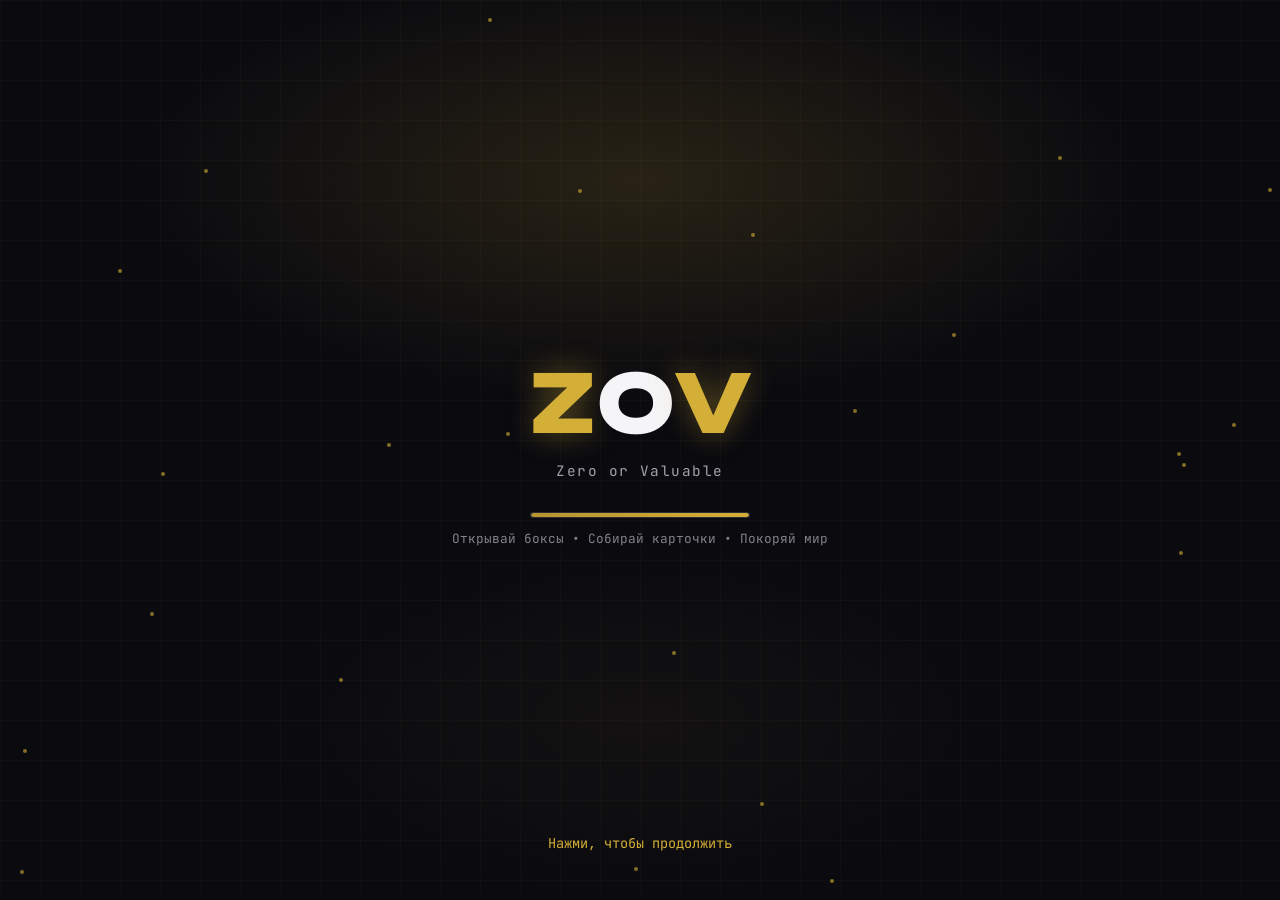
==== commit 9d1d0032: "TON logo: use PNG instead of SVG Made-with: Cursor" ====
--- a/static/index.html
+++ b/static/index.html
@@ -126,28 +126,28 @@
             <p class="progress-block-desc" data-i18n="boxes.tonDesc">Крипто-боксы за TON</p>
             <div class="loot-boxes-row">
               <button type="button" class="loot-box loot-box--ton" id="boxTonBasic" data-cost-ton="0.5" data-box="ton_basic" title="Базовый TON">
-                <span class="loot-box-visual loot-box-visual--ton"><span class="loot-box-ton-logo" aria-hidden="true"><svg viewBox="0 0 56 56" xmlns="http://www.w3.org/2000/svg"><circle cx="28" cy="28" r="28" fill="#0088cc"/><path fill="#fff" d="M28 8L8 28l20 20 20-20L28 8z"/></svg></span></span>
+                <span class="loot-box-visual loot-box-visual--ton"><img class="loot-box-ton-logo" src="ton-logo.png" alt="TON" width="44" height="44" loading="lazy"/></span>
                 <span class="loot-box-text">
                   <strong class="loot-box-name" data-i18n="boxes.tonBasic">Базовый</strong>
                   <span class="loot-box-desc" data-i18n="boxes.tonBasicDesc">1 карта</span>
                 </span>
-                <span class="loot-box-price"><span class="loot-box-ton" aria-hidden="true"><svg viewBox="0 0 56 56" width="18" height="18" xmlns="http://www.w3.org/2000/svg"><path fill="#0088cc" d="M28 0l28 28-28 28L0 28 28 0z"/><path fill="#fff" d="M28 8L8 28l20 20 20-20L28 8z"/></svg></span> 0.5 TON</span>
+                <span class="loot-box-price"><img class="loot-box-ton" src="ton-logo.png" alt="" width="18" height="18"/> 0.5 TON</span>
               </button>
               <button type="button" class="loot-box loot-box--ton" id="boxTonPremium" data-cost-ton="2" data-box="ton_premium" title="Премиум TON">
-                <span class="loot-box-visual loot-box-visual--ton"><span class="loot-box-ton-logo" aria-hidden="true"><svg viewBox="0 0 56 56" xmlns="http://www.w3.org/2000/svg"><circle cx="28" cy="28" r="28" fill="#0088cc"/><path fill="#fff" d="M28 8L8 28l20 20 20-20L28 8z"/></svg></span></span>
+                <span class="loot-box-visual loot-box-visual--ton"><img class="loot-box-ton-logo" src="ton-logo.png" alt="TON" width="44" height="44" loading="lazy"/></span>
                 <span class="loot-box-text">
                   <strong class="loot-box-name" data-i18n="boxes.tonPremium">Премиум</strong>
                   <span class="loot-box-desc" data-i18n="boxes.tonPremiumDesc">Лучший шанс</span>
                 </span>
-                <span class="loot-box-price"><span class="loot-box-ton" aria-hidden="true"><svg viewBox="0 0 56 56" width="18" height="18" xmlns="http://www.w3.org/2000/svg"><path fill="#0088cc" d="M28 0l28 28-28 28L0 28 28 0z"/><path fill="#fff" d="M28 8L8 28l20 20 20-20L28 8z"/></svg></span> 2 TON</span>
+                <span class="loot-box-price"><img class="loot-box-ton" src="ton-logo.png" alt="" width="18" height="18"/> 2 TON</span>
               </button>
               <button type="button" class="loot-box loot-box--ton" id="boxTonElite" data-cost-ton="5" data-box="ton_elite" title="Элитный TON">
-                <span class="loot-box-visual loot-box-visual--ton loot-box-visual--ton-elite"><span class="loot-box-ton-logo" aria-hidden="true"><svg viewBox="0 0 56 56" xmlns="http://www.w3.org/2000/svg"><defs><linearGradient id="tonEliteGrad" x1="0%" y1="0%" x2="100%" y2="100%"><stop offset="0%" stop-color="#0088cc"/><stop offset="50%" stop-color="#ff6b00"/><stop offset="100%" stop-color="#0088cc"/></linearGradient></defs><circle cx="28" cy="28" r="28" fill="url(#tonEliteGrad)"/><path fill="#fff" d="M28 8L8 28l20 20 20-20L28 8z"/></svg></span></span>
+                <span class="loot-box-visual loot-box-visual--ton loot-box-visual--ton-elite"><img class="loot-box-ton-logo" src="ton-logo.png" alt="TON" width="44" height="44" loading="lazy"/></span>
                 <span class="loot-box-text">
                   <strong class="loot-box-name" data-i18n="boxes.tonElite">Элитный</strong>
                   <span class="loot-box-desc" data-i18n="boxes.tonEliteDesc">Только коллекц.+экскл.+инферно</span>
                 </span>
-                <span class="loot-box-price"><span class="loot-box-ton" aria-hidden="true"><svg viewBox="0 0 56 56" width="18" height="18" xmlns="http://www.w3.org/2000/svg"><path fill="#0088cc" d="M28 0l28 28-28 28L0 28 28 0z"/><path fill="#fff" d="M28 8L8 28l20 20 20-20L28 8z"/></svg></span> 5 TON</span>
+                <span class="loot-box-price"><img class="loot-box-ton" src="ton-logo.png" alt="" width="18" height="18"/> 5 TON</span>
               </button>
             </div>
           </div>
--- a/static/styles.css
+++ b/static/styles.css
@@ -572,10 +572,10 @@
 .loot-box--ton { border-left: 4px solid #0088cc; }
 .loot-box--ton:hover:not(:disabled) { box-shadow: 0 12px 28px rgba(0,136,204,0.25); }
 .loot-box--ton .loot-box-visual { background: transparent; }
-.loot-box-visual--ton { padding: 4px; }
-.loot-box-ton-logo { display: flex; align-items: center; justify-content: center; width: 100%; height: 100%; }
-.loot-box-ton-logo svg { width: 44px; height: 44px; border-radius: 50%; }
-.loot-box-visual--ton-elite .loot-box-ton-logo svg { animation: tonEliteShine 3s ease infinite; }
+.loot-box-visual--ton { padding: 4px; display: flex; align-items: center; justify-content: center; }
+.loot-box-ton-logo { width: 44px; height: 44px; object-fit: contain; border-radius: 50%; }
+.loot-box-visual--ton-elite .loot-box-ton-logo { filter: saturate(1.2); }
+.loot-box-ton { display: inline-block; vertical-align: middle; margin-right: 4px; object-fit: contain; }
 @keyframes tonEliteShine { 0%, 100% { filter: hue-rotate(0deg); } 50% { filter: hue-rotate(25deg); } }
 .ton-boxes-block .loot-boxes-row { display: flex; flex-wrap: wrap; gap: 12px; justify-content: center; }
 .loot-box-ton { display: inline-flex; align-items: center; margin-right: 4px; vertical-align: middle; }
